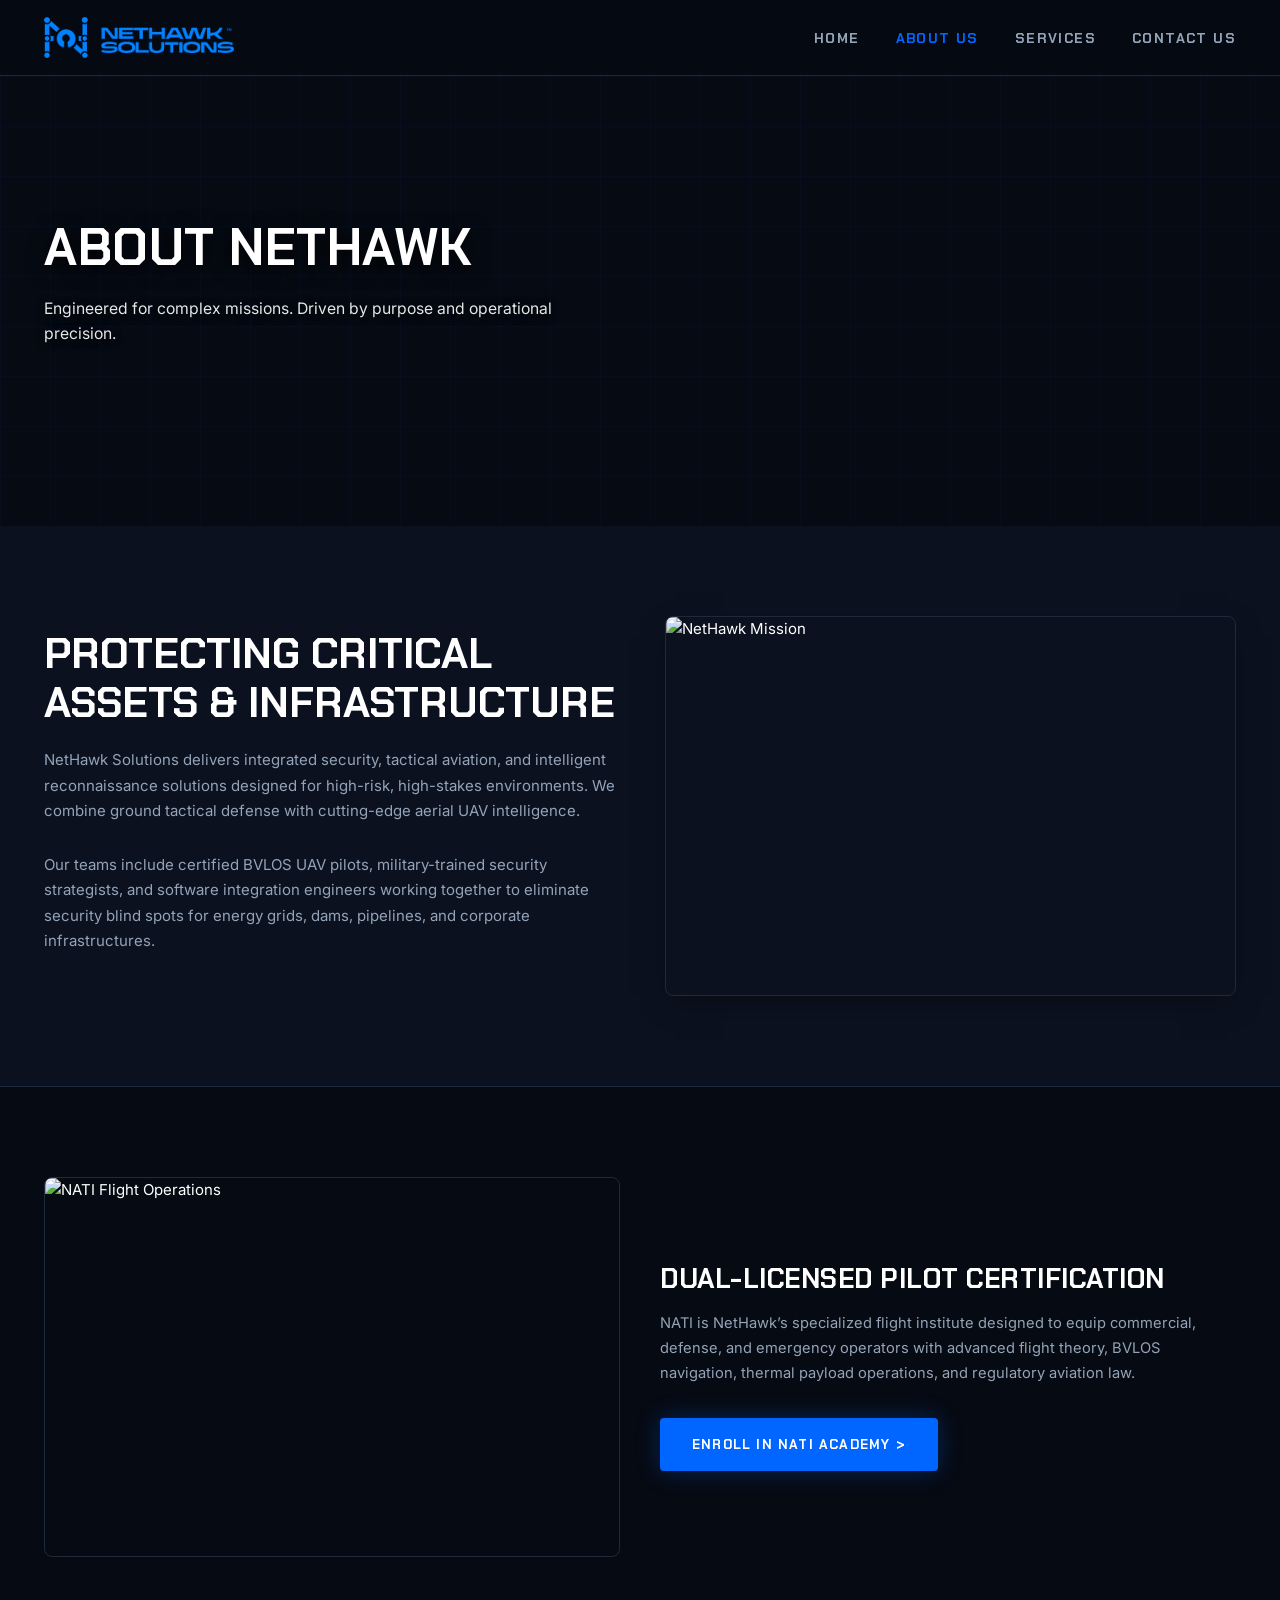
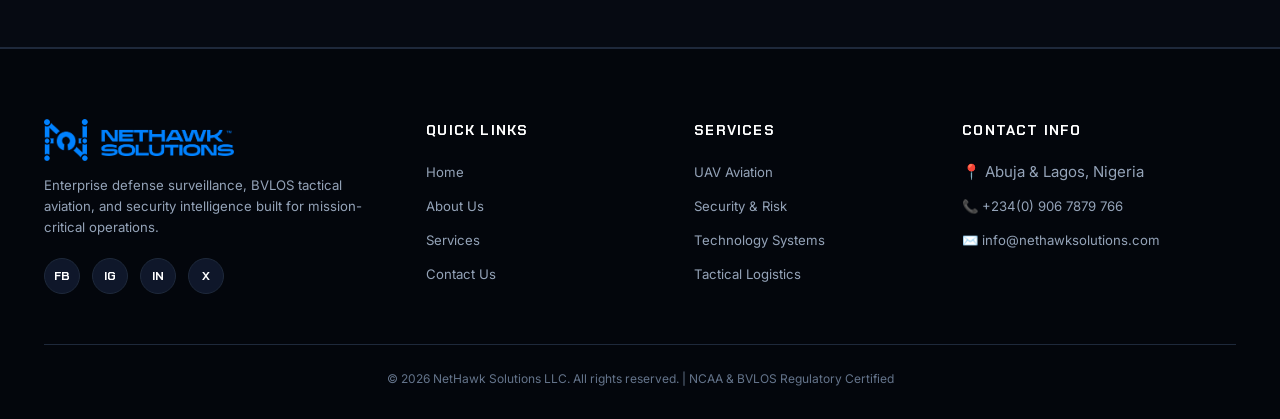
==== about.html @ de02ade1 "Refine UI styling, mobile navigation layout, and updated video assets" ====
<!DOCTYPE html>
<html lang="en">
<head>
    <meta charset="UTF-8">
    <meta name="viewport" content="width=device-width, initial-scale=1.0">
    <title>About NetHawk & NATI | NetHawk Solutions</title>
    <meta name="description" content="Learn about NetHawk Solutions - leading providers of integrated security, UAV aerial surveillance, and aviation services in Nigeria and across Africa.">
    
    <!-- Stylesheet -->
    <link rel="stylesheet" href="assets/css/style.css">
</head>
<body>

    <!-- Header Navigation -->
    <header class="site-header" id="navbar">
        <div class="container header-container">
            <!-- Brand Logo (Logo Only, No Text Writeup) -->
            <a href="index.html" class="brand-logo-wrap" aria-label="NetHawk Solutions Home">
                <img src="assets/images/Nethawk Logo.png" alt="NetHawk Solutions" class="brand-logo-img">
            </a>

            <!-- Desktop Navigation Links -->
            <ul class="nav-menu-links">
                <li><a href="index.html">HOME</a></li>
                <li><a href="about.html" class="active">ABOUT US</a></li>
                <li><a href="services.html">SERVICES</a></li>
                <li><a href="contact.html">CONTACT US</a></li>
            </ul>

            <!-- Mobile Trigger -->
            <button class="mobile-burger-icon" id="burgerBtn" aria-label="Toggle Navigation">&#9776;</button>
        </div>

        <!-- Mobile Drawer Navigation -->
        <div class="mobile-nav-drawer" id="mobileDrawer">
            <ul class="mobile-nav-list">
                <li><a href="index.html">HOME</a></li>
                <li><a href="about.html" class="active">ABOUT US</a></li>
                <li><a href="services.html">SERVICES</a></li>
                <li><a href="contact.html">CONTACT US</a></li>
            </ul>
        </div>
    </header>

    <!-- Hero Banner -->
    <section class="hero-section" style="min-height: 50vh;">
        <video class="hero-bg-video" autoplay loop muted playsinline poster="assets/images/about_drone_mission_1786471689876.png">
            <source src="assets/videos/hero_background.mp4" type="video/mp4">
        </video>
        <div class="hero-overlay-mask"></div>
        <div class="hero-grid-pattern"></div>
        <div class="container">
            <div class="hero-content-box" style="padding: 40px 0;">
                <h1 class="hero-headline">ABOUT NETHAWK</h1>
                <p class="hero-subheadline">Engineered for complex missions. Driven by purpose and operational precision.</p>
            </div>
        </div>
    </section>

    <!-- Mission & Company Overview -->
    <section class="about-nethawk-section">
        <div class="container">
            <div class="about-grid-wrap">
                <div class="about-content-left">
                    <h2>PROTECTING CRITICAL ASSETS & INFRASTRUCTURE</h2>
                    <p>
                        NetHawk Solutions delivers integrated security, tactical aviation, and intelligent reconnaissance solutions designed for high-risk, high-stakes environments. We combine ground tactical defense with cutting-edge aerial UAV intelligence.
                    </p>
                    <p>
                        Our teams include certified BVLOS UAV pilots, military-trained security strategists, and software integration engineers working together to eliminate security blind spots for energy grids, dams, pipelines, and corporate infrastructures.
                    </p>
                </div>
                <div class="about-media-card">
                    <img src="assets/images/about_drone_mission_1786471689876.png" alt="NetHawk Mission">
                </div>
            </div>
        </div>
    </section>

    <!-- NATI Section -->
    <section class="train-section" id="nati">
        <div class="container">
            <div class="train-card-split">
                <div class="train-media-frame">
                    <img src="assets/images/nati_training_pilot_1786471709008.png" alt="NATI Flight Operations">
                </div>
                <div class="train-info-box">
                    <h2 class="section-title-main light-text" style="font-size: 1.8rem; margin-bottom: 16px;">DUAL-LICENSED PILOT CERTIFICATION</h2>
                    <p>
                        NATI is NetHawk’s specialized flight institute designed to equip commercial, defense, and emergency operators with advanced flight theory, BVLOS navigation, thermal payload operations, and regulatory aviation law.
                    </p>
                    <a href="contact.html" class="btn-primary-blue" style="margin-top: 16px;">
                        ENROLL IN NATI ACADEMY &gt;
                    </a>
                </div>
            </div>
        </div>
    </section>

    <!-- Footer -->
    <footer class="site-footer">
        <div class="container">
            <div class="footer-top-grid">
                <div class="footer-brand-col">
                    <div class="brand-logo-wrap">
                        <img src="assets/images/Nethawk Logo.png" alt="NetHawk Solutions" class="brand-logo-img">
                    </div>
                    <p>
                        Enterprise defense surveillance, BVLOS tactical aviation, and security intelligence built for mission-critical operations.
                    </p>
                    <div class="footer-social-icons">
                        <a href="#" aria-label="Facebook">FB</a>
                        <a href="#" aria-label="Instagram">IG</a>
                        <a href="#" aria-label="LinkedIn">IN</a>
                        <a href="#" aria-label="X Twitter">X</a>
                    </div>
                </div>

                <div>
                    <h4 class="footer-col-title">QUICK LINKS</h4>
                    <ul class="footer-links-list">
                        <li><a href="index.html">Home</a></li>
                        <li><a href="about.html">About Us</a></li>
                        <li><a href="services.html">Services</a></li>
                        <li><a href="contact.html">Contact Us</a></li>
                    </ul>
                </div>

                <div>
                    <h4 class="footer-col-title">SERVICES</h4>
                    <ul class="footer-links-list">
                        <li><a href="services.html#uav">UAV Aviation</a></li>
                        <li><a href="services.html#security">Security & Risk</a></li>
                        <li><a href="services.html#tech">Technology Systems</a></li>
                        <li><a href="services.html#logistics">Tactical Logistics</a></li>
                    </ul>
                </div>

                <div>
                    <h4 class="footer-col-title">CONTACT INFO</h4>
                    <ul class="footer-links-list">
                        <li><span>📍 Abuja & Lagos, Nigeria</span></li>
                        <li><a href="tel:+2349067879766">📞 +234(0) 906 7879 766</a></li>
                        <li><a href="mailto:info@nethawksolutions.com">✉️ info@nethawksolutions.com</a></li>
                    </ul>
                </div>
            </div>

            <div class="footer-bottom-bar">
                <span>&copy; 2026 NetHawk Solutions LLC. All rights reserved. | NCAA & BVLOS Regulatory Certified</span>
            </div>
        </div>
    </footer>

    <!-- Interactive Navigation JavaScript -->
    <script>
        document.addEventListener('DOMContentLoaded', () => {
            const navbar = document.getElementById('navbar');
            const burgerBtn = document.getElementById('burgerBtn');
            const mobileDrawer = document.getElementById('mobileDrawer');

            window.addEventListener('scroll', () => {
                if (window.scrollY > 40) {
                    navbar.classList.add('scrolled');
                } else {
                    navbar.classList.remove('scrolled');
                }
            });

            if (burgerBtn && mobileDrawer) {
                burgerBtn.addEventListener('click', () => {
                    mobileDrawer.classList.toggle('open');
                    burgerBtn.innerHTML = mobileDrawer.classList.contains('open') ? '&times;' : '&#9776;';
                });

                mobileDrawer.querySelectorAll('a').forEach(link => {
                    link.addEventListener('click', () => {
                        mobileDrawer.classList.remove('open');
                        burgerBtn.innerHTML = '&#9776;';
                    });
                });
            }
        });
    </script>
</body>
</html>
---- assets/css/style.css ----
/* ==========================================================================
   NetHawk Solutions - Tactical Dark UI Stylesheet
   Ultra High-Fidelity Responsive Design (Desktop & Mobile Optimized)
   ========================================================================== */

@import url('https://fonts.googleapis.com/css2?family=Chakra+Petch:ital,wght@0,500;0,600;0,700;1,700&family=Inter:wght@300;400;500;600;700;800&display=swap');

:root {
  /* Brand Tactical Colors */
  --color-dark-bg: #060A12;        /* Obsidian Dark Background */
  --color-dark-surface: #0B111F;   /* Command Surface Background */
  --color-dark-card: #0F172A;      /* Dark Tactical Card */
  --color-dark-card-hover: #15223D;
  --color-dark-border: #1E293B;    /* Card Border */
  --color-border-glow: rgba(0, 102, 255, 0.35);

  --color-blue-primary: #0066FF;   /* Primary Vivid Blue Accent */
  --color-blue-hover: #0052CC;
  --color-blue-dark: #0038B8;
  --color-blue-light: #EBF3FF;
  --color-blue-glow: rgba(0, 102, 255, 0.4);

  --color-light-bg: #FFFFFF;
  --color-light-surface: #F8FAFC;
  --color-light-card: #FFFFFF;
  --color-light-border: #E2E8F0;

  --color-text-white: #FFFFFF;
  --color-text-dim: #94A3B8;
  --color-text-dark: #0F172A;
  --color-text-muted: #64748B;

  --font-heading: 'Chakra Petch', sans-serif;
  --font-body: 'Inter', sans-serif;

  --radius-sm: 4px;
  --radius-md: 8px;
  --radius-lg: 12px;
  --radius-xl: 16px;

  --transition: all 0.25s cubic-bezier(0.16, 1, 0.3, 1);
  --shadow-card: 0 10px 30px -10px rgba(0, 0, 0, 0.5);
  --shadow-blue-glow: 0 0 25px rgba(0, 102, 255, 0.3);
}

/* Reset & Baseline */
*, *::before, *::after {
  box-sizing: border-box;
  margin: 0;
  padding: 0;
}

html {
  scroll-behavior: smooth;
  font-size: 15px;
}

body {
  font-family: var(--font-body);
  background-color: var(--color-dark-bg);
  color: var(--color-text-white);
  line-height: 1.6;
  overflow-x: hidden;
  -webkit-font-smoothing: antialiased;
}

a {
  color: inherit;
  text-decoration: none;
  transition: var(--transition);
}

img, video {
  max-width: 100%;
  height: auto;
  display: block;
}

.container {
  width: 100%;
  max-width: 1240px;
  margin: 0 auto;
  padding: 0 24px;
}

/* Helper Utilities */
.text-center { text-align: center; }
.text-blue { color: var(--color-blue-primary); }

.section-title-main {
  font-family: var(--font-heading);
  font-size: clamp(1.6rem, 3.2vw, 2.5rem);
  font-weight: 800;
  letter-spacing: 0.5px;
  text-transform: uppercase;
  line-height: 1.18;
  margin-bottom: 12px;
}

.section-title-main.dark-text {
  color: var(--color-text-dark);
}

.section-title-main.light-text {
  color: var(--color-text-white);
}

.section-subtitle-text {
  font-size: 1rem;
  color: var(--color-text-dim);
  max-width: 620px;
  margin: 0 auto 40px auto;
  line-height: 1.55;
}

.section-subtitle-text.dark-sub {
  color: var(--color-text-muted);
}

/* ==========================================================================
   Header & Navbar
   ========================================================================== */
.site-header {
  position: sticky;
  top: 0;
  left: 0;
  width: 100%;
  height: 76px;
  background-color: rgba(6, 10, 18, 0.96);
  backdrop-filter: blur(16px);
  -webkit-backdrop-filter: blur(16px);
  border-bottom: 1px solid var(--color-dark-border);
  z-index: 1000;
  display: flex;
  align-items: center;
  transition: var(--transition);
}

.site-header.scrolled {
  height: 64px;
  box-shadow: 0 10px 30px rgba(0, 0, 0, 0.8);
}

.header-container {
  display: flex;
  align-items: center;
  justify-content: space-between;
  width: 100%;
  position: relative;
}

.brand-logo-wrap {
  display: flex;
  align-items: center;
  z-index: 1002;
}

.brand-logo-img {
  height: 42px;
  width: auto;
  object-fit: contain;
  filter: brightness(2) saturate(1.6);
}

.nav-menu-links {
  display: flex;
  align-items: center;
  gap: 36px;
  list-style: none;
}

.nav-menu-links a {
  font-family: var(--font-heading);
  font-size: 0.92rem;
  font-weight: 700;
  letter-spacing: 1.4px;
  text-transform: uppercase;
  color: var(--color-text-dim);
  padding: 8px 0;
}

.nav-menu-links a:hover,
.nav-menu-links a.active {
  color: var(--color-blue-primary);
}

/* Mobile Burger Button */
.mobile-burger-icon {
  display: none;
  background: rgba(15, 23, 42, 0.8);
  border: 1px solid var(--color-dark-border);
  color: var(--color-text-white);
  padding: 8px 12px;
  border-radius: var(--radius-sm);
  font-size: 1.4rem;
  cursor: pointer;
  z-index: 1002;
  transition: var(--transition);
  line-height: 1;
}

.mobile-burger-icon:hover {
  border-color: var(--color-blue-primary);
  color: var(--color-blue-primary);
}

/* Mobile Drawer Overlay */
.mobile-nav-drawer {
  position: fixed;
  top: 0;
  left: 0;
  width: 100%;
  height: 100vh;
  background-color: rgba(6, 10, 18, 0.98);
  backdrop-filter: blur(20px);
  -webkit-backdrop-filter: blur(20px);
  z-index: 1001;
  display: flex;
  flex-direction: column;
  justify-content: center;
  align-items: center;
  gap: 28px;
  opacity: 0;
  visibility: hidden;
  transform: translateY(-10px);
  transition: all 0.3s cubic-bezier(0.16, 1, 0.3, 1);
  padding: 40px 24px;
}

.mobile-nav-drawer.open {
  opacity: 1;
  visibility: visible;
  transform: translateY(0);
}

.mobile-nav-drawer .mobile-nav-list {
  list-style: none;
  display: flex;
  flex-direction: column;
  align-items: center;
  gap: 24px;
  width: 100%;
}

.mobile-nav-drawer .mobile-nav-list a {
  font-family: var(--font-heading);
  font-size: 1.4rem;
  font-weight: 800;
  letter-spacing: 2px;
  text-transform: uppercase;
  color: var(--color-text-white);
  transition: var(--transition);
}

.mobile-nav-drawer .mobile-nav-list a:hover,
.mobile-nav-drawer .mobile-nav-list a.active {
  color: var(--color-blue-primary);
}

/* ==========================================================================
   Hero Section
   ========================================================================== */
.hero-section {
  position: relative;
  min-height: 85vh;
  display: flex;
  align-items: center;
  overflow: hidden;
  background-color: var(--color-dark-bg);
}

.hero-bg-video {
  position: absolute;
  top: 50%;
  left: 50%;
  min-width: 100%;
  min-height: 100%;
  transform: translate(-50%, -50%);
  object-fit: cover;
  z-index: 0;
  opacity: 0.95;
  filter: brightness(0.9) contrast(1.05);
}

.hero-overlay-mask {
  position: absolute;
  inset: 0;
  background: linear-gradient(180deg, rgba(6, 10, 18, 0.65) 0%, rgba(6, 10, 18, 0.3) 50%, rgba(6, 10, 18, 0.9) 100%),
              radial-gradient(circle at 20% 50%, rgba(6, 10, 18, 0.75) 0%, transparent 75%);
  z-index: 1;
}

.hero-grid-pattern {
  position: absolute;
  inset: 0;
  background-image: 
    linear-gradient(rgba(0, 102, 255, 0.04) 1px, transparent 1px),
    linear-gradient(90deg, rgba(0, 102, 255, 0.04) 1px, transparent 1px);
  background-size: 50px 50px;
  z-index: 1;
  pointer-events: none;
}

.hero-content-box {
  position: relative;
  z-index: 2;
  max-width: 680px;
  padding: 80px 0;
}

.hero-headline {
  font-family: var(--font-heading);
  font-size: clamp(2rem, 5vw, 3.4rem);
  font-weight: 800;
  line-height: 1.1;
  color: var(--color-text-white);
  text-transform: uppercase;
  letter-spacing: 0.5px;
  margin-bottom: 20px;
  text-shadow: 0 4px 20px rgba(0,0,0,0.8);
}

.hero-subheadline {
  font-size: 1.05rem;
  color: rgba(255, 255, 255, 0.9);
  line-height: 1.6;
  margin-bottom: 36px;
  max-width: 580px;
  text-shadow: 0 2px 10px rgba(0,0,0,0.8);
}

.hero-cta-buttons {
  display: flex;
  align-items: center;
  gap: 16px;
  flex-wrap: wrap;
}

.btn-primary-blue {
  font-family: var(--font-heading);
  background-color: var(--color-blue-primary);
  color: var(--color-text-white);
  border: 2px solid var(--color-blue-primary);
  font-size: 0.88rem;
  font-weight: 800;
  letter-spacing: 1.2px;
  text-transform: uppercase;
  padding: 14px 30px;
  border-radius: var(--radius-sm);
  transition: var(--transition);
  display: inline-flex;
  align-items: center;
  justify-content: center;
  gap: 10px;
  cursor: pointer;
  box-shadow: var(--shadow-blue-glow);
}

.btn-primary-blue:hover {
  background-color: var(--color-blue-hover);
  border-color: var(--color-blue-hover);
  transform: translateY(-2px);
}

.btn-glass-outline {
  font-family: var(--font-heading);
  background: rgba(15, 23, 42, 0.6);
  border: 1.5px solid rgba(255, 255, 255, 0.3);
  color: var(--color-text-white);
  font-size: 0.88rem;
  font-weight: 700;
  letter-spacing: 1.2px;
  text-transform: uppercase;
  padding: 14px 28px;
  border-radius: var(--radius-sm);
  transition: var(--transition);
  backdrop-filter: blur(8px);
  display: inline-flex;
  align-items: center;
  justify-content: center;
}

.btn-glass-outline:hover {
  border-color: var(--color-blue-primary);
  background: rgba(0, 102, 255, 0.15);
  color: var(--color-text-white);
}

/* ==========================================================================
   Our Capabilities Section
   ========================================================================== */
.capabilities-section {
  background-color: var(--color-dark-bg);
  padding: 90px 0;
  border-bottom: 1px solid var(--color-dark-border);
}

.capabilities-grid {
  display: grid;
  grid-template-columns: repeat(4, 1fr);
  gap: 24px;
}

.capability-card {
  background-color: var(--color-dark-card);
  border: 1px solid var(--color-dark-border);
  padding: 32px 24px;
  border-radius: var(--radius-md);
  transition: var(--transition);
  display: flex;
  flex-direction: column;
  justify-content: space-between;
  min-height: 240px;
  position: relative;
}

.capability-card:hover {
  border-color: var(--color-blue-primary);
  background-color: var(--color-dark-card-hover);
  box-shadow: var(--shadow-blue-glow);
  transform: translateY(-4px);
}

.capability-icon-box {
  width: 52px;
  height: 52px;
  background: rgba(0, 102, 255, 0.1);
  border: 1px solid rgba(0, 102, 255, 0.3);
  border-radius: var(--radius-sm);
  display: flex;
  align-items: center;
  justify-content: center;
  color: var(--color-blue-primary);
  margin-bottom: 20px;
}

.capability-icon-box svg {
  width: 26px;
  height: 26px;
}

.capability-title {
  font-family: var(--font-heading);
  font-size: 1.15rem;
  font-weight: 800;
  letter-spacing: 0.8px;
  text-transform: uppercase;
  color: var(--color-text-white);
  margin-bottom: 10px;
}

.capability-desc {
  font-size: 0.88rem;
  color: var(--color-text-dim);
  line-height: 1.5;
  margin-bottom: 20px;
}

.capability-link-arrow {
  color: var(--color-blue-primary);
  font-size: 1.2rem;
  font-weight: 700;
  display: inline-flex;
  align-items: center;
  gap: 6px;
  transition: var(--transition);
}

.capability-card:hover .capability-link-arrow {
  transform: translateX(4px);
}

/* ==========================================================================
   About Nethawk Solutions Section
   ========================================================================== */
.about-nethawk-section {
  background-color: var(--color-dark-surface);
  padding: 90px 0;
  border-bottom: 1px solid var(--color-dark-border);
}

.about-grid-wrap {
  display: grid;
  grid-template-columns: 1fr 1fr;
  gap: 50px;
  align-items: center;
}

.about-content-left h2 {
  font-family: var(--font-heading);
  font-size: clamp(1.8rem, 3.5vw, 2.8rem);
  font-weight: 800;
  line-height: 1.15;
  text-transform: uppercase;
  margin-bottom: 20px;
}

.about-content-left p {
  font-size: 1rem;
  color: var(--color-text-dim);
  line-height: 1.7;
  margin-bottom: 28px;
}

.about-more-link {
  font-family: var(--font-heading);
  color: var(--color-blue-primary);
  font-size: 0.95rem;
  font-weight: 700;
  letter-spacing: 1px;
  text-transform: uppercase;
  display: inline-flex;
  align-items: center;
  gap: 8px;
}

.about-more-link:hover {
  color: var(--color-text-white);
}

.about-media-card {
  position: relative;
  border-radius: var(--radius-md);
  overflow: hidden;
  border: 1px solid var(--color-dark-border);
  box-shadow: var(--shadow-card);
  height: 380px;
}

.about-media-card img {
  width: 100%;
  height: 100%;
  object-fit: cover;
}

/* ==========================================================================
   Our Statistics Section (Light Cards)
   ========================================================================== */
.statistics-section {
  background-color: var(--color-dark-bg);
  padding: 80px 0;
  border-bottom: 1px solid var(--color-dark-border);
}

.stats-grid {
  display: grid;
  grid-template-columns: repeat(4, 1fr);
  gap: 24px;
}

.stat-card-white {
  background-color: var(--color-light-card);
  color: var(--color-text-dark);
  padding: 32px 24px;
  border-radius: var(--radius-md);
  box-shadow: 0 10px 25px rgba(0, 0, 0, 0.4);
  text-align: left;
  transition: var(--transition);
}

.stat-card-white:hover {
  transform: translateY(-4px);
  box-shadow: 0 15px 35px rgba(0, 102, 255, 0.2);
}

.stat-number-big {
  font-family: var(--font-heading);
  font-size: clamp(2.2rem, 4vw, 2.8rem);
  font-weight: 800;
  color: var(--color-text-dark);
  line-height: 1;
  margin-bottom: 8px;
}

.stat-label-text {
  font-size: 0.88rem;
  font-weight: 600;
  color: var(--color-text-muted);
}

/* ==========================================================================
   Technology That Sees Further Section
   ========================================================================== */
.technology-section {
  background-color: var(--color-dark-surface);
  padding: 90px 0;
  border-bottom: 1px solid var(--color-dark-border);
}

.tech-grid-layout {
  display: grid;
  grid-template-columns: 1fr 1fr;
  gap: 50px;
  align-items: center;
}

.tech-list-items {
  display: flex;
  flex-direction: column;
  gap: 16px;
  margin-top: 24px;
}

.tech-item-row {
  display: flex;
  align-items: center;
  gap: 16px;
  font-family: var(--font-heading);
  font-size: 0.98rem;
  font-weight: 700;
  letter-spacing: 0.8px;
  text-transform: uppercase;
  color: var(--color-text-white);
  padding: 12px 16px;
  background: var(--color-dark-card);
  border: 1px solid var(--color-dark-border);
  border-radius: var(--radius-sm);
}

.tech-item-icon {
  color: var(--color-blue-primary);
  display: flex;
  align-items: center;
  flex-shrink: 0;
}

.tech-image-frame {
  position: relative;
  border-radius: var(--radius-md);
  overflow: hidden;
  border: 1px solid var(--color-dark-border);
  box-shadow: var(--shadow-card);
  height: 380px;
}

.tech-image-frame img {
  width: 100%;
  height: 100%;
  object-fit: cover;
}

/* ==========================================================================
   Solutions Section (Visual Overlay Cards)
   ========================================================================== */
.solutions-section {
  background-color: var(--color-dark-bg);
  padding: 90px 0;
  border-bottom: 1px solid var(--color-dark-border);
}

.solutions-header-row {
  display: flex;
  justify-content: space-between;
  align-items: flex-end;
  margin-bottom: 40px;
  gap: 20px;
}

.solutions-cards-grid {
  display: grid;
  grid-template-columns: repeat(4, 1fr);
  gap: 20px;
}

.solution-visual-card {
  position: relative;
  height: 280px;
  border-radius: var(--radius-md);
  overflow: hidden;
  border: 1px solid var(--color-dark-border);
  display: flex;
  flex-direction: column;
  justify-content: flex-end;
  padding: 24px;
  transition: var(--transition);
}

.solution-visual-card:hover {
  border-color: var(--color-blue-primary);
  transform: translateY(-4px);
  box-shadow: var(--shadow-blue-glow);
}

.solution-visual-bg {
  position: absolute;
  inset: 0;
  width: 100%;
  height: 100%;
  object-fit: cover;
  transition: var(--transition);
}

.solution-visual-card:hover .solution-visual-bg {
  transform: scale(1.05);
}

.solution-visual-overlay {
  position: absolute;
  inset: 0;
  background: linear-gradient(180deg, rgba(6, 10, 18, 0.2) 0%, rgba(6, 10, 18, 0.95) 100%);
}

.solution-visual-content {
  position: relative;
  z-index: 2;
}

.solution-visual-title {
  font-family: var(--font-heading);
  font-size: 1.25rem;
  font-weight: 800;
  letter-spacing: 1px;
  text-transform: uppercase;
  color: var(--color-text-white);
  margin-bottom: 4px;
}

.solution-visual-desc {
  font-size: 0.82rem;
  color: var(--color-text-dim);
  line-height: 1.4;
}

/* ==========================================================================
   Industries We Serve Section (White Cards)
   ========================================================================== */
.industries-serve-section {
  background-color: var(--color-light-surface);
  color: var(--color-text-dark);
  padding: 90px 0;
  border-bottom: 1px solid var(--color-light-border);
}

.industries-icons-grid {
  display: grid;
  grid-template-columns: repeat(5, 1fr);
  gap: 20px;
}

.industry-icon-card {
  background-color: var(--color-light-card);
  border: 1px solid var(--color-light-border);
  padding: 32px 16px;
  border-radius: var(--radius-md);
  text-align: center;
  transition: var(--transition);
  display: flex;
  flex-direction: column;
  align-items: center;
  gap: 16px;
}

.industry-icon-card:hover {
  border-color: var(--color-blue-primary);
  box-shadow: 0 10px 25px rgba(0, 102, 255, 0.15);
  transform: translateY(-4px);
}

.industry-card-svg {
  width: 42px;
  height: 42px;
  color: var(--color-text-dark);
}

.industry-icon-card label {
  font-family: var(--font-heading);
  font-size: 0.95rem;
  font-weight: 700;
  letter-spacing: 0.8px;
  text-transform: uppercase;
  cursor: pointer;
}

/* ==========================================================================
   Why Choose Nethawk Section
   ========================================================================== */
.why-choose-section {
  background-color: var(--color-dark-bg);
  padding: 90px 0;
  border-bottom: 1px solid var(--color-dark-border);
}

.why-choose-grid {
  display: grid;
  grid-template-columns: 1fr 1fr;
  gap: 40px;
  align-items: center;
}

.why-choose-img-wrap {
  border-radius: var(--radius-md);
  overflow: hidden;
  height: 380px;
  border: 1px solid var(--color-dark-border);
}

.why-choose-img-wrap img {
  width: 100%;
  height: 100%;
  object-fit: cover;
}

.why-choose-glass-card {
  background-color: rgba(15, 23, 42, 0.9);
  border: 1px solid var(--color-dark-border);
  padding: 40px;
  border-radius: var(--radius-md);
  box-shadow: var(--shadow-card);
}

.why-choose-glass-card p {
  font-size: 0.98rem;
  color: var(--color-text-dim);
  line-height: 1.75;
  margin-bottom: 16px;
}

.why-choose-glass-card p:last-child {
  margin-bottom: 0;
}

/* ==========================================================================
   Certifications Section (Alternating Cards)
   ========================================================================== */
.certifications-section {
  background-color: var(--color-dark-surface);
  padding: 80px 0;
  border-bottom: 1px solid var(--color-dark-border);
}

.certifications-grid {
  display: grid;
  grid-template-columns: repeat(4, 1fr);
  gap: 20px;
}

.cert-card {
  padding: 32px 20px;
  border-radius: var(--radius-md);
  text-align: center;
  display: flex;
  flex-direction: column;
  align-items: center;
  gap: 14px;
  font-family: var(--font-heading);
  font-size: 1.05rem;
  font-weight: 800;
  letter-spacing: 0.8px;
  text-transform: uppercase;
  transition: var(--transition);
}

.cert-card.white {
  background-color: var(--color-light-card);
  color: var(--color-text-dark);
}

.cert-card.blue {
  background-color: var(--color-blue-primary);
  color: var(--color-text-white);
}

.cert-card:hover {
  transform: translateY(-4px);
  box-shadow: var(--shadow-card);
}

.cert-icon {
  width: 36px;
  height: 36px;
}

/* ==========================================================================
   Clients & Partners Section (White Card Grid)
   ========================================================================== */
.clients-section {
  background-color: var(--color-light-surface);
  color: var(--color-text-dark);
  padding: 80px 0;
  border-bottom: 1px solid var(--color-light-border);
}

.clients-grid {
  display: grid;
  grid-template-columns: repeat(5, 1fr);
  gap: 20px;
}

.client-logo-card {
  background-color: var(--color-light-card);
  border: 1px solid var(--color-light-border);
  padding: 20px;
  border-radius: var(--radius-md);
  display: flex;
  align-items: center;
  justify-content: center;
  height: 100px;
  transition: var(--transition);
}

.client-logo-card:hover {
  border-color: var(--color-blue-primary);
  transform: translateY(-3px);
  box-shadow: 0 10px 20px rgba(0, 0, 0, 0.08);
}

.client-logo-card img {
  max-height: 55px;
  max-width: 100%;
  object-fit: contain;
}

/* ==========================================================================
   Latest Insights Section
   ========================================================================== */
.insights-section {
  background-color: var(--color-dark-bg);
  padding: 90px 0;
  border-bottom: 1px solid var(--color-dark-border);
}

.insights-grid {
  display: grid;
  grid-template-columns: repeat(3, 1fr);
  gap: 24px;
}

.insight-card {
  background-color: var(--color-dark-card);
  border: 1px solid var(--color-dark-border);
  border-radius: var(--radius-md);
  overflow: hidden;
  transition: var(--transition);
  height: 320px;
  display: flex;
  flex-direction: column;
}

.insight-card:hover {
  border-color: var(--color-blue-primary);
  transform: translateY(-4px);
  box-shadow: var(--shadow-blue-glow);
}

.insight-img-placeholder {
  height: 160px;
  background-color: #1E293B;
  display: flex;
  align-items: center;
  justify-content: center;
  color: var(--color-text-muted);
}

.insight-content {
  padding: 20px;
  display: flex;
  flex-direction: column;
  justify-content: space-between;
  flex-grow: 1;
}

.insight-title {
  font-family: var(--font-heading);
  font-size: 1.05rem;
  font-weight: 700;
  color: var(--color-text-white);
  line-height: 1.4;
}

/* ==========================================================================
   Testimonials Section
   ========================================================================== */
.testimonials-section {
  background-color: var(--color-dark-surface);
  padding: 90px 0;
  border-bottom: 1px solid var(--color-dark-border);
}

.testimonials-grid {
  display: grid;
  grid-template-columns: repeat(3, 1fr);
  gap: 24px;
}

.testimonial-card-white {
  background-color: var(--color-light-card);
  color: var(--color-text-dark);
  padding: 32px 24px;
  border-radius: var(--radius-md);
  box-shadow: 0 10px 25px rgba(0, 0, 0, 0.3);
  text-align: center;
  transition: var(--transition);
}

.testimonial-card-white:hover {
  transform: translateY(-4px);
  box-shadow: 0 15px 35px rgba(0, 102, 255, 0.15);
}

.avatar-circle {
  width: 56px;
  height: 56px;
  border-radius: 50%;
  background-color: #E2E8F0;
  margin: 0 auto 12px auto;
  display: flex;
  align-items: center;
  justify-content: center;
  font-weight: 800;
  color: var(--color-blue-primary);
  font-family: var(--font-heading);
}

.rating-stars {
  color: #F59E0B;
  font-size: 0.9rem;
  margin-bottom: 12px;
}

.testimonial-quote {
  font-size: 0.88rem;
  color: var(--color-text-muted);
  line-height: 1.6;
  font-style: italic;
}

.client-name-title {
  font-family: var(--font-heading);
  font-size: 0.95rem;
  font-weight: 700;
  margin-top: 12px;
}

/* ==========================================================================
   Train With Us Section
   ========================================================================== */
.train-section {
  background-color: var(--color-dark-bg);
  padding: 90px 0;
  border-bottom: 1px solid var(--color-dark-border);
}

.train-card-split {
  display: grid;
  grid-template-columns: 1fr 1fr;
  gap: 40px;
  align-items: center;
}

.train-media-frame {
  border-radius: var(--radius-md);
  overflow: hidden;
  height: 380px;
  border: 1px solid var(--color-dark-border);
}

.train-media-frame img {
  width: 100%;
  height: 100%;
  object-fit: cover;
}

.train-info-box p {
  font-size: 0.98rem;
  color: var(--color-text-dim);
  line-height: 1.7;
  margin-bottom: 16px;
}

/* ==========================================================================
   Subpages Components (Contact Form, Service Cards, NATI Stage)
   ========================================================================== */
.contact-section {
  padding: 80px 0;
  background-color: var(--color-dark-surface);
}

.contact-form-wrap {
  max-width: 800px;
  margin: 0 auto;
  background: var(--color-dark-card);
  border: 1px solid var(--color-dark-border);
  padding: 40px;
  border-radius: var(--radius-md);
  box-shadow: var(--shadow-card);
}

.form-grid {
  display: grid;
  grid-template-columns: 1fr 1fr;
  gap: 20px;
}

.form-group.full-width {
  grid-column: 1 / -1;
}

.form-control {
  width: 100%;
  background-color: var(--color-dark-bg);
  border: 1px solid var(--color-dark-border);
  color: var(--color-text-white);
  padding: 14px 18px;
  border-radius: var(--radius-sm);
  font-family: var(--font-body);
  font-size: 0.95rem;
  transition: var(--transition);
}

.form-control:focus {
  outline: none;
  border-color: var(--color-blue-primary);
  box-shadow: 0 0 10px rgba(0, 102, 255, 0.3);
}

textarea.form-control {
  min-height: 140px;
  resize: vertical;
}

.form-checkbox-group {
  display: flex;
  align-items: center;
  gap: 20px;
  flex-wrap: wrap;
  padding: 8px 0;
}

.checkbox-label {
  display: inline-flex;
  align-items: center;
  gap: 8px;
  font-size: 0.9rem;
  color: var(--color-text-dim);
  cursor: pointer;
}

.solution-finder-card {
  background: var(--color-dark-card);
  border: 1px solid var(--color-dark-border);
  padding: 36px;
  border-radius: var(--radius-md);
  display: flex;
  align-items: flex-start;
  justify-content: space-between;
  gap: 32px;
  transition: var(--transition);
  position: relative;
}

.solution-finder-card:hover {
  border-color: var(--color-blue-primary);
  transform: translateY(-3px);
  box-shadow: var(--shadow-blue-glow);
}

.solution-card-left {
  display: flex;
  align-items: flex-start;
  gap: 24px;
}

.solution-card-icon {
  width: 54px;
  height: 54px;
  background: rgba(0, 102, 255, 0.12);
  border: 1px solid rgba(0, 102, 255, 0.3);
  color: var(--color-blue-primary);
  border-radius: var(--radius-sm);
  display: flex;
  align-items: center;
  justify-content: center;
  flex-shrink: 0;
}

.solution-card-icon svg {
  width: 28px;
  height: 28px;
}

.solution-card-info h3 {
  font-family: var(--font-heading);
  font-size: 1.3rem;
  font-weight: 800;
  color: var(--color-text-white);
  margin-bottom: 10px;
  letter-spacing: 0.5px;
}

.solution-card-info p {
  font-size: 0.95rem;
  color: var(--color-text-dim);
  line-height: 1.65;
  margin-bottom: 16px;
}

.service-specs-list {
  display: grid;
  grid-template-columns: repeat(2, 1fr);
  gap: 8px 16px;
  list-style: none;
  margin-top: 12px;
}

.service-specs-list li {
  font-size: 0.85rem;
  color: var(--color-text-muted);
  display: flex;
  align-items: center;
  gap: 8px;
}

.service-specs-list li::before {
  content: '▸';
  color: var(--color-blue-primary);
  font-weight: bold;
}

/* ==========================================================================
   Footer
   ========================================================================== */
.site-footer {
  background-color: #03060C;
  color: var(--color-text-dim);
  padding: 70px 0 30px 0;
  border-top: 1px solid var(--color-dark-border);
}

.footer-top-grid {
  display: grid;
  grid-template-columns: 1.5fr 1fr 1fr 1.2fr;
  gap: 40px;
  margin-bottom: 50px;
}

.footer-brand-col p {
  font-size: 0.88rem;
  line-height: 1.6;
  margin-top: 14px;
}

.footer-social-icons {
  display: flex;
  align-items: center;
  gap: 12px;
  margin-top: 20px;
}

.footer-social-icons a {
  width: 36px;
  height: 36px;
  border-radius: 50%;
  background: var(--color-dark-card);
  border: 1px solid var(--color-dark-border);
  display: flex;
  align-items: center;
  justify-content: center;
  color: var(--color-text-white);
  font-size: 0.8rem;
  font-weight: 700;
  font-family: var(--font-heading);
  transition: var(--transition);
}

.footer-social-icons a:hover {
  background: var(--color-blue-primary);
  border-color: var(--color-blue-primary);
}

.footer-col-title {
  font-family: var(--font-heading);
  font-size: 0.95rem;
  font-weight: 800;
  letter-spacing: 1.2px;
  text-transform: uppercase;
  color: var(--color-text-white);
  margin-bottom: 18px;
}

.footer-links-list {
  list-style: none;
  display: flex;
  flex-direction: column;
  gap: 10px;
}

.footer-links-list a {
  font-size: 0.88rem;
  color: var(--color-text-dim);
}

.footer-links-list a:hover {
  color: var(--color-blue-primary);
}

.footer-bottom-bar {
  border-top: 1px solid var(--color-dark-border);
  padding-top: 24px;
  text-align: center;
  font-size: 0.8rem;
  color: var(--color-text-muted);
}

/* ==========================================================================
   Responsive Breakpoints & Mobile Optimization
   ========================================================================== */

/* Tablet (1024px and down) */
@media (max-width: 1024px) {
  .capabilities-grid,
  .stats-grid,
  .solutions-cards-grid,
  .certifications-grid {
    grid-template-columns: repeat(2, 1fr);
  }

  .industries-icons-grid,
  .clients-grid {
    grid-template-columns: repeat(3, 1fr);
  }

  .about-grid-wrap,
  .tech-grid-layout,
  .why-choose-grid,
  .train-card-split {
    grid-template-columns: 1fr;
    gap: 36px;
  }

  .footer-top-grid {
    grid-template-columns: 1fr 1fr 1fr;
    gap: 30px;
  }

  .footer-brand-col {
    grid-column: 1 / -1;
    margin-bottom: 10px;
  }

  .about-media-card,
  .tech-image-frame,
  .why-choose-img-wrap,
  .train-media-frame {
    height: 320px;
  }
}

/* Mobile & Small Tablets (768px and down) */
@media (max-width: 768px) {
  .container {
    padding: 0 18px;
  }

  .site-header {
    height: 66px;
  }

  /* Center Logo on Mobile & Position Burger on the Right */
  .header-container {
    display: flex;
    align-items: center;
    justify-content: center;
    position: relative;
  }

  .brand-logo-wrap {
    margin: 0 auto;
  }

  .brand-logo-img {
    height: 34px;
  }

  .nav-menu-links {
    display: none;
  }

  .mobile-burger-icon {
    display: block;
    position: absolute;
    right: 18px;
    top: 50%;
    transform: translateY(-50%);
  }

  .hero-content-box {
    padding: 50px 0;
    text-align: center;
  }

  .hero-subheadline {
    margin: 0 auto 28px auto;
  }

  .hero-cta-buttons {
    flex-direction: column;
    width: 100%;
  }

  .btn-primary-blue,
  .btn-glass-outline {
    width: 100%;
    justify-content: center;
  }

  .hero-headline br {
    display: none;
  }

  .capabilities-section,
  .about-nethawk-section,
  .technology-section,
  .solutions-section,
  .why-choose-section,
  .insights-section,
  .testimonials-section,
  .train-section,
  .industries-serve-section,
  .statistics-section,
  .certifications-section,
  .clients-section,
  .contact-section {
    padding: 45px 0;
  }

  .solutions-header-row {
    flex-direction: column;
    align-items: flex-start;
    gap: 12px;
  }

  .about-media-card,
  .tech-image-frame,
  .why-choose-img-wrap,
  .train-media-frame {
    height: 240px;
  }

  .why-choose-glass-card {
    padding: 24px;
  }

  .form-grid {
    grid-template-columns: 1fr;
  }

  .contact-form-wrap {
    padding: 24px 16px;
  }

  .solution-finder-card {
    flex-direction: column;
    align-items: stretch;
    padding: 24px;
  }

  .solution-card-left {
    flex-direction: column;
  }

  .service-specs-list {
    grid-template-columns: 1fr;
  }

  /* 3-Column Footer Layout on Mobile View */
  .footer-top-grid {
    display: grid;
    grid-template-columns: repeat(3, 1fr);
    gap: 20px 12px;
  }

  .footer-brand-col {
    grid-column: 1 / -1;
    text-align: center;
    margin-bottom: 20px;
  }

  .footer-social-icons {
    justify-content: center;
  }

  .footer-col-title {
    font-size: 0.82rem;
    letter-spacing: 0.8px;
    margin-bottom: 12px;
  }

  .footer-links-list a,
  .footer-links-list span {
    font-size: 0.8rem;
  }
}

/* Narrow Smartphones (480px and down) */
@media (max-width: 480px) {
  .container {
    padding: 0 14px;
  }

  .brand-logo-img {
    height: 30px;
  }

  .capabilities-grid,
  .solutions-cards-grid,
  .insights-grid,
  .testimonials-grid {
    grid-template-columns: 1fr;
  }

  .stats-grid,
  .certifications-grid,
  .industries-icons-grid,
  .clients-grid {
    grid-template-columns: repeat(2, 1fr);
    gap: 12px;
  }

  .stat-card-white {
    padding: 18px 12px;
  }

  .stat-number-big {
    font-size: 1.8rem;
  }

  .industry-icon-card {
    padding: 18px 8px;
  }

  .cert-card {
    padding: 18px 10px;
    font-size: 0.85rem;
  }

  .solution-visual-card {
    height: 220px;
    padding: 16px;
  }

  /* 3-Column Footer Layout Remains Crisp on Small Smartphones */
  .footer-top-grid {
    grid-template-columns: repeat(3, 1fr);
    gap: 16px 8px;
  }

  .footer-col-title {
    font-size: 0.78rem;
    letter-spacing: 0.5px;
  }

  .footer-links-list a,
  .footer-links-list span {
    font-size: 0.76rem;
    word-break: break-word;
  }
}
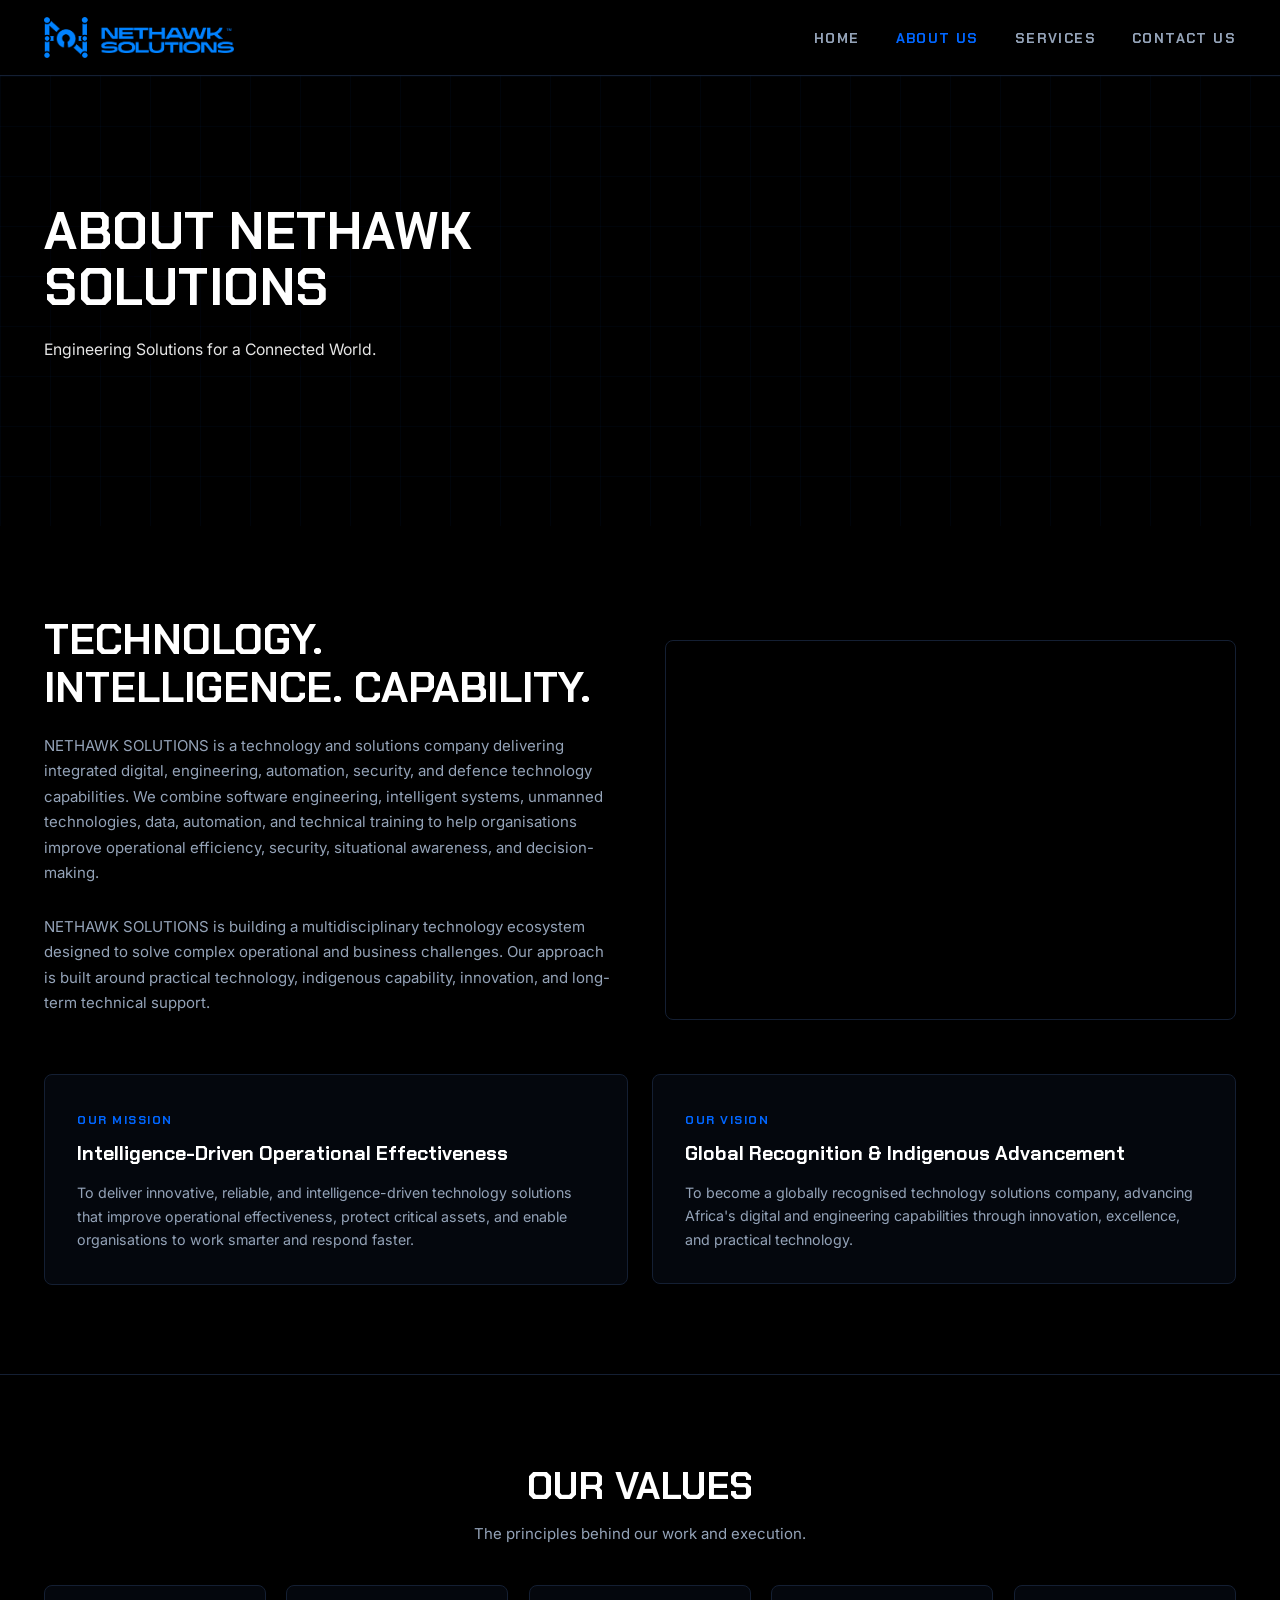
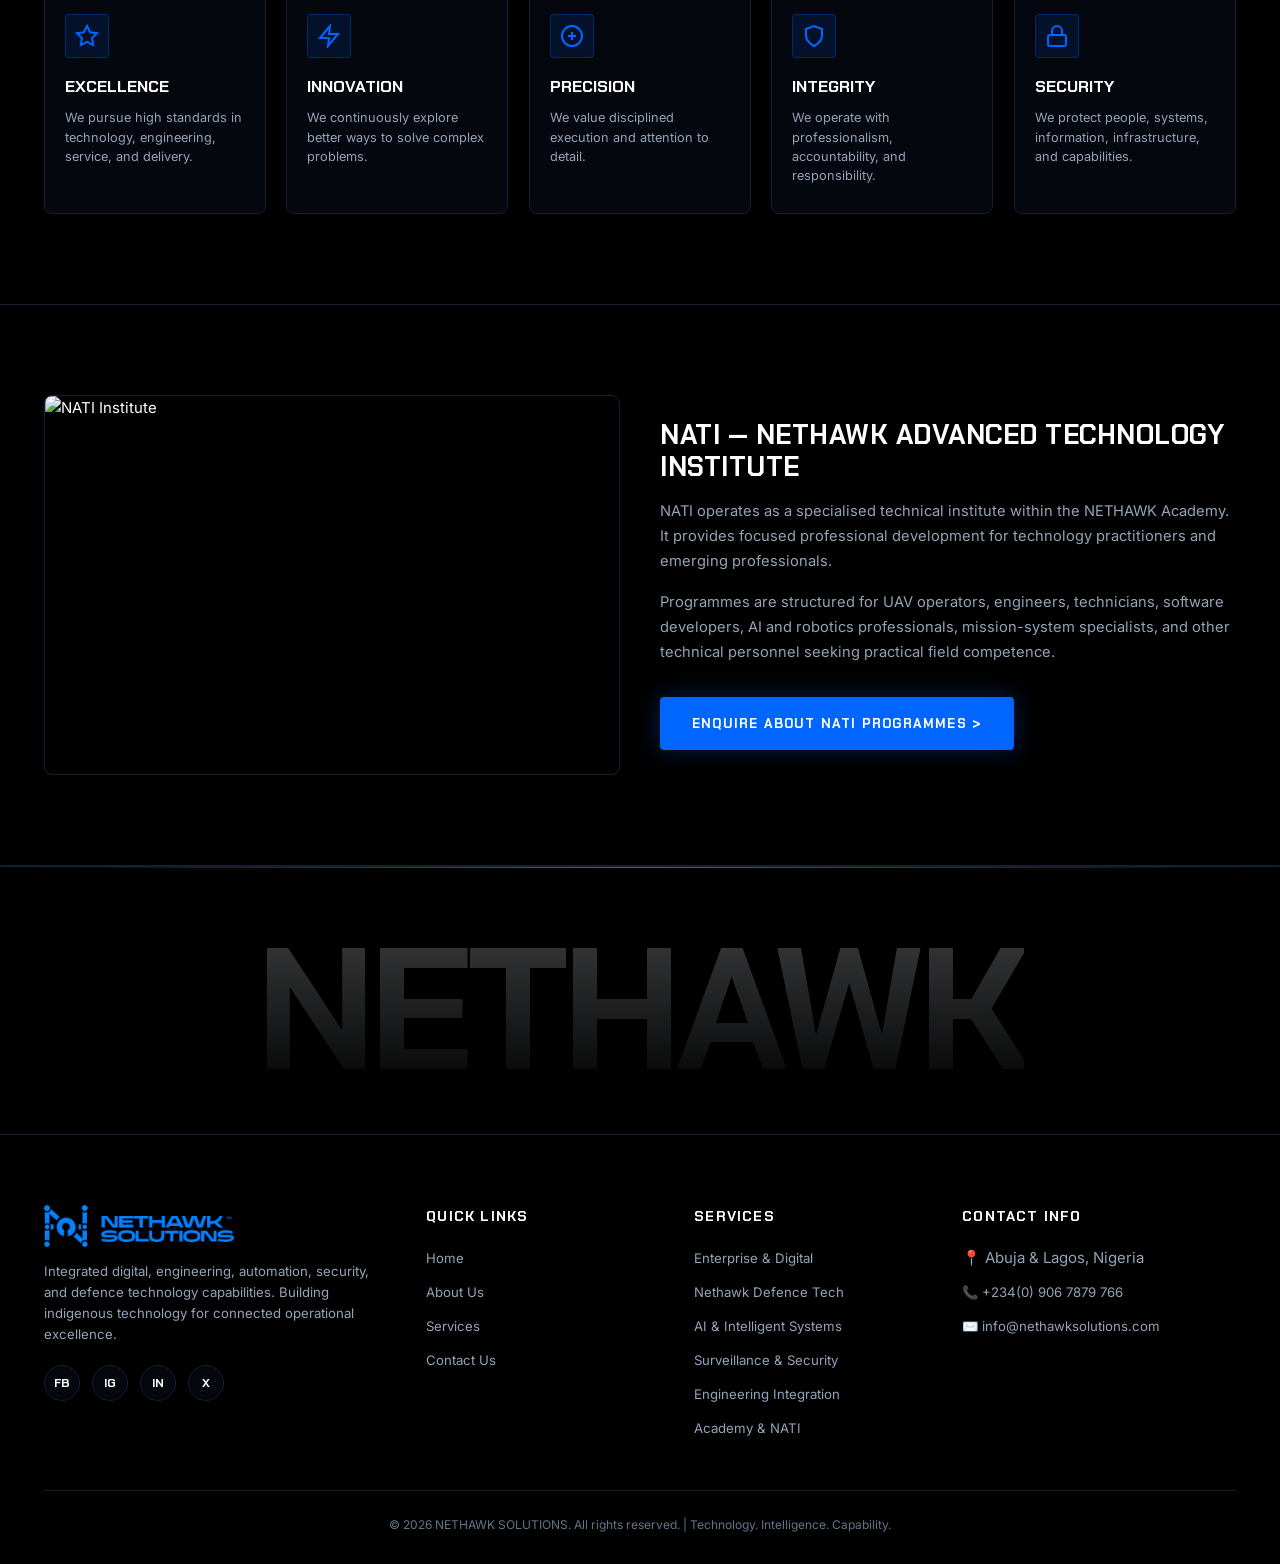
==== commit 4611b6c6: "feat: integrate pure black tactical aesthetic, interactive 3D post-hero showcase, and scroll storyte" ====
--- a/about.html
+++ b/about.html
@@ -3,8 +3,8 @@
 <head>
     <meta charset="UTF-8">
     <meta name="viewport" content="width=device-width, initial-scale=1.0">
-    <title>About NetHawk & NATI | NetHawk Solutions</title>
-    <meta name="description" content="Learn about NetHawk Solutions - leading providers of integrated security, UAV aerial surveillance, and aviation services in Nigeria and across Africa.">
+    <title>About Us | NETHAWK SOLUTIONS</title>
+    <meta name="description" content="Learn about NETHAWK SOLUTIONS - Delivering integrated digital, engineering, automation, security, and defence technology capabilities.">
     
     <!-- Stylesheet -->
     <link rel="stylesheet" href="assets/css/style.css">
@@ -14,12 +14,10 @@
     <!-- Header Navigation -->
     <header class="site-header" id="navbar">
         <div class="container header-container">
-            <!-- Brand Logo (Logo Only, No Text Writeup) -->
-            <a href="index.html" class="brand-logo-wrap" aria-label="NetHawk Solutions Home">
-                <img src="assets/images/Nethawk Logo.png" alt="NetHawk Solutions" class="brand-logo-img">
+            <a href="index.html" class="brand-logo-wrap" aria-label="NETHAWK SOLUTIONS Home">
+                <img src="assets/images/Nethawk Logo.png" alt="NETHAWK SOLUTIONS" class="brand-logo-img">
             </a>
 
-            <!-- Desktop Navigation Links -->
             <ul class="nav-menu-links">
                 <li><a href="index.html">HOME</a></li>
                 <li><a href="about.html" class="active">ABOUT US</a></li>
@@ -27,11 +25,9 @@
                 <li><a href="contact.html">CONTACT US</a></li>
             </ul>
 
-            <!-- Mobile Trigger -->
             <button class="mobile-burger-icon" id="burgerBtn" aria-label="Toggle Navigation">&#9776;</button>
         </div>
 
-        <!-- Mobile Drawer Navigation -->
         <div class="mobile-nav-drawer" id="mobileDrawer">
             <ul class="mobile-nav-list">
                 <li><a href="index.html">HOME</a></li>
@@ -44,34 +40,105 @@
 
     <!-- Hero Banner -->
     <section class="hero-section" style="min-height: 50vh;">
-        <video class="hero-bg-video" autoplay loop muted playsinline poster="assets/images/about_drone_mission_1786471689876.png">
+        <video class="hero-bg-video" autoplay loop muted playsinline poster="assets/images/NTI-55.jpg">
             <source src="assets/videos/hero_background.mp4" type="video/mp4">
         </video>
         <div class="hero-overlay-mask"></div>
         <div class="hero-grid-pattern"></div>
         <div class="container">
             <div class="hero-content-box" style="padding: 40px 0;">
-                <h1 class="hero-headline">ABOUT NETHAWK</h1>
-                <p class="hero-subheadline">Engineered for complex missions. Driven by purpose and operational precision.</p>
-            </div>
-        </div>
-    </section>
-
-    <!-- Mission & Company Overview -->
+                <h1 class="hero-headline">ABOUT NETHAWK SOLUTIONS</h1>
+                <p class="hero-subheadline">Engineering Solutions for a Connected World.</p>
+            </div>
+        </div>
+    </section>
+
+    <!-- Company Overview -->
     <section class="about-nethawk-section">
         <div class="container">
             <div class="about-grid-wrap">
                 <div class="about-content-left">
-                    <h2>PROTECTING CRITICAL ASSETS & INFRASTRUCTURE</h2>
-                    <p>
-                        NetHawk Solutions delivers integrated security, tactical aviation, and intelligent reconnaissance solutions designed for high-risk, high-stakes environments. We combine ground tactical defense with cutting-edge aerial UAV intelligence.
-                    </p>
-                    <p>
-                        Our teams include certified BVLOS UAV pilots, military-trained security strategists, and software integration engineers working together to eliminate security blind spots for energy grids, dams, pipelines, and corporate infrastructures.
+                    <h2>TECHNOLOGY. INTELLIGENCE. CAPABILITY.</h2>
+                    <p>
+                        NETHAWK SOLUTIONS is a technology and solutions company delivering integrated digital, engineering, automation, security, and defence technology capabilities. We combine software engineering, intelligent systems, unmanned technologies, data, automation, and technical training to help organisations improve operational efficiency, security, situational awareness, and decision-making.
+                    </p>
+                    <p>
+                        NETHAWK SOLUTIONS is building a multidisciplinary technology ecosystem designed to solve complex operational and business challenges. Our approach is built around practical technology, indigenous capability, innovation, and long-term technical support.
                     </p>
                 </div>
                 <div class="about-media-card">
-                    <img src="assets/images/about_drone_mission_1786471689876.png" alt="NetHawk Mission">
+                    <img src="assets/images/NSL DRONE CAPTURE-2 (1).jpg" alt="NETHAWK SOLUTIONS Multidisciplinary Ecosystem">
+                </div>
+            </div>
+
+            <!-- Mission & Vision Cards -->
+            <div class="mission-vision-grid">
+                <div class="mission-card">
+                    <span class="card-tag-badge">OUR MISSION</span>
+                    <h3>Intelligence-Driven Operational Effectiveness</h3>
+                    <p>
+                        To deliver innovative, reliable, and intelligence-driven technology solutions that improve operational effectiveness, protect critical assets, and enable organisations to work smarter and respond faster.
+                    </p>
+                </div>
+
+                <div class="vision-card">
+                    <span class="card-tag-badge">OUR VISION</span>
+                    <h3>Global Recognition & Indigenous Advancement</h3>
+                    <p>
+                        To become a globally recognised technology solutions company, advancing Africa's digital and engineering capabilities through innovation, excellence, and practical technology.
+                    </p>
+                </div>
+            </div>
+        </div>
+    </section>
+
+    <!-- Our Values Section -->
+    <section class="values-section">
+        <div class="container">
+            <div class="text-center">
+                <h2 class="section-title-main light-text">OUR VALUES</h2>
+                <p class="section-subtitle-text">The principles behind our work and execution.</p>
+            </div>
+
+            <div class="values-grid">
+                <div class="value-card">
+                    <div class="value-card-icon">
+                        <svg width="24" height="24" viewBox="0 0 24 24" fill="none" stroke="currentColor" stroke-width="2"><path d="M12 2l3.09 6.26L22 9.27l-5 4.87 1.18 6.88L12 17.77l-6.18 3.25L7 14.14 2 9.27l6.91-1.01L12 2z"/></svg>
+                    </div>
+                    <div class="value-title">Excellence</div>
+                    <div class="value-desc">We pursue high standards in technology, engineering, service, and delivery.</div>
+                </div>
+
+                <div class="value-card">
+                    <div class="value-card-icon">
+                        <svg width="24" height="24" viewBox="0 0 24 24" fill="none" stroke="currentColor" stroke-width="2"><path d="M13 2L3 14h9l-1 8 10-12h-9l1-8z"/></svg>
+                    </div>
+                    <div class="value-title">Innovation</div>
+                    <div class="value-desc">We continuously explore better ways to solve complex problems.</div>
+                </div>
+
+                <div class="value-card">
+                    <div class="value-card-icon">
+                        <svg width="24" height="24" viewBox="0 0 24 24" fill="none" stroke="currentColor" stroke-width="2"><circle cx="12" cy="12" r="10"/><path d="M12 8v8M8 12h8"/></svg>
+                    </div>
+                    <div class="value-title">Precision</div>
+                    <div class="value-desc">We value disciplined execution and attention to detail.</div>
+                </div>
+
+                <div class="value-card">
+                    <div class="value-card-icon">
+                        <svg width="24" height="24" viewBox="0 0 24 24" fill="none" stroke="currentColor" stroke-width="2"><path d="M12 22s8-4 8-10V5l-8-3-8 3v7c0 6 8 10 8 10z"/></svg>
+                    </div>
+                    <div class="value-title">Integrity</div>
+                    <div class="value-desc">We operate with professionalism, accountability, and responsibility.</div>
+                </div>
+
+                <div class="value-card">
+                    <div class="value-card-icon">
+                        <svg width="24" height="24" viewBox="0 0 24 24" fill="none" stroke="currentColor" stroke-width="2"><rect x="3" y="11" width="18" height="11" rx="2" ry="2"/><path d="M7 11V7a5 5 0 0 1 10 0v4"/></svg>
+                    </div>
+                    <div class="value-title">Security</div>
+                    <div class="value-desc">We protect people, systems, information, infrastructure, and capabilities.</div>
                 </div>
             </div>
         </div>
@@ -82,16 +149,30 @@
         <div class="container">
             <div class="train-card-split">
                 <div class="train-media-frame">
-                    <img src="assets/images/nati_training_pilot_1786471709008.png" alt="NATI Flight Operations">
+                    <img src="assets/images/NTI-55.jpg" alt="NATI Institute">
                 </div>
                 <div class="train-info-box">
-                    <h2 class="section-title-main light-text" style="font-size: 1.8rem; margin-bottom: 16px;">DUAL-LICENSED PILOT CERTIFICATION</h2>
-                    <p>
-                        NATI is NetHawk’s specialized flight institute designed to equip commercial, defense, and emergency operators with advanced flight theory, BVLOS navigation, thermal payload operations, and regulatory aviation law.
+                    <h2 class="section-title-main light-text" style="font-size: 1.8rem; margin-bottom: 16px;">NATI — NETHAWK ADVANCED TECHNOLOGY INSTITUTE</h2>
+                    <p>
+                        NATI operates as a specialised technical institute within the NETHAWK Academy. It provides focused professional development for technology practitioners and emerging professionals.
+                    </p>
+                    <p>
+                        Programmes are structured for UAV operators, engineers, technicians, software developers, AI and robotics professionals, mission-system specialists, and other technical personnel seeking practical field competence.
                     </p>
                     <a href="contact.html" class="btn-primary-blue" style="margin-top: 16px;">
-                        ENROLL IN NATI ACADEMY &gt;
+                        ENQUIRE ABOUT NATI PROGRAMMES &gt;
                     </a>
+                </div>
+            </div>
+        </div>
+    </section>
+
+    <!-- Giant Brand Typography Section (Shield AI Style) -->
+    <section class="footer-giant-banner">
+        <div class="container">
+            <div class="footer-giant-wrapper">
+                <div class="footer-giant-text-wrap">
+                    <div class="footer-giant-text">NETHAWK</div>
                 </div>
             </div>
         </div>
@@ -103,10 +184,10 @@
             <div class="footer-top-grid">
                 <div class="footer-brand-col">
                     <div class="brand-logo-wrap">
-                        <img src="assets/images/Nethawk Logo.png" alt="NetHawk Solutions" class="brand-logo-img">
-                    </div>
-                    <p>
-                        Enterprise defense surveillance, BVLOS tactical aviation, and security intelligence built for mission-critical operations.
+                        <img src="assets/images/Nethawk Logo.png" alt="NETHAWK SOLUTIONS" class="brand-logo-img">
+                    </div>
+                    <p>
+                        Integrated digital, engineering, automation, security, and defence technology capabilities. Building indigenous technology for connected operational excellence.
                     </p>
                     <div class="footer-social-icons">
                         <a href="#" aria-label="Facebook">FB</a>
@@ -129,10 +210,12 @@
                 <div>
                     <h4 class="footer-col-title">SERVICES</h4>
                     <ul class="footer-links-list">
-                        <li><a href="services.html#uav">UAV Aviation</a></li>
-                        <li><a href="services.html#security">Security & Risk</a></li>
-                        <li><a href="services.html#tech">Technology Systems</a></li>
-                        <li><a href="services.html#logistics">Tactical Logistics</a></li>
+                        <li><a href="services.html#enterprise">Enterprise & Digital</a></li>
+                        <li><a href="services.html#defence">Nethawk Defence Tech</a></li>
+                        <li><a href="services.html#ai">AI & Intelligent Systems</a></li>
+                        <li><a href="services.html#surveillance">Surveillance & Security</a></li>
+                        <li><a href="services.html#engineering">Engineering Integration</a></li>
+                        <li><a href="services.html#academy">Academy & NATI</a></li>
                     </ul>
                 </div>
 
@@ -147,7 +230,7 @@
             </div>
 
             <div class="footer-bottom-bar">
-                <span>&copy; 2026 NetHawk Solutions LLC. All rights reserved. | NCAA & BVLOS Regulatory Certified</span>
+                <span>&copy; 2026 NETHAWK SOLUTIONS. All rights reserved. | Technology. Intelligence. Capability.</span>
             </div>
         </div>
     </footer>
@@ -182,5 +265,6 @@
             }
         });
     </script>
+    <script src="assets/js/main.js"></script>
 </body>
 </html>
--- a/assets/css/style.css
+++ b/assets/css/style.css
@@ -7,12 +7,12 @@
 
 :root {
   /* Brand Tactical Colors */
-  --color-dark-bg: #060A12;        /* Obsidian Dark Background */
-  --color-dark-surface: #0B111F;   /* Command Surface Background */
-  --color-dark-card: #0F172A;      /* Dark Tactical Card */
-  --color-dark-card-hover: #15223D;
-  --color-dark-border: #1E293B;    /* Card Border */
-  --color-border-glow: rgba(0, 102, 255, 0.35);
+  --color-dark-bg: #000000;        /* Pure Black Background */
+  --color-dark-surface: #000000;   /* Pure Black Command Surface */
+  --color-dark-card: #04070d;      /* Pitch Black Tactical Card */
+  --color-dark-card-hover: #090f1d;
+  --color-dark-border: #141f33;    /* Card Border */
+  --color-border-glow: rgba(0, 102, 255, 0.4);
 
   --color-blue-primary: #0066FF;   /* Primary Vivid Blue Accent */
   --color-blue-hover: #0052CC;
@@ -126,7 +126,7 @@
   left: 0;
   width: 100%;
   height: 76px;
-  background-color: rgba(6, 10, 18, 0.96);
+  background-color: rgba(0, 0, 0, 0.95);
   backdrop-filter: blur(16px);
   -webkit-backdrop-filter: blur(16px);
   border-bottom: 1px solid var(--color-dark-border);
@@ -211,7 +211,7 @@
   left: 0;
   width: 100%;
   height: 100vh;
-  background-color: rgba(6, 10, 18, 0.98);
+  background-color: rgba(0, 0, 0, 0.98);
   backdrop-filter: blur(20px);
   -webkit-backdrop-filter: blur(20px);
   z-index: 1001;
@@ -285,8 +285,8 @@
 .hero-overlay-mask {
   position: absolute;
   inset: 0;
-  background: linear-gradient(180deg, rgba(6, 10, 18, 0.65) 0%, rgba(6, 10, 18, 0.3) 50%, rgba(6, 10, 18, 0.9) 100%),
-              radial-gradient(circle at 20% 50%, rgba(6, 10, 18, 0.75) 0%, transparent 75%);
+  background: linear-gradient(180deg, rgba(0, 0, 0, 0.65) 0%, rgba(0, 0, 0, 0.3) 50%, rgba(0, 0, 0, 0.95) 100%),
+              radial-gradient(circle at 20% 50%, rgba(0, 0, 0, 0.75) 0%, transparent 75%);
   z-index: 1;
 }
 
@@ -697,7 +697,7 @@
 .solution-visual-overlay {
   position: absolute;
   inset: 0;
-  background: linear-gradient(180deg, rgba(6, 10, 18, 0.2) 0%, rgba(6, 10, 18, 0.95) 100%);
+  background: linear-gradient(180deg, rgba(0, 0, 0, 0.2) 0%, rgba(0, 0, 0, 0.95) 100%);
 }
 
 .solution-visual-content {
@@ -1217,10 +1217,286 @@
 }
 
 /* ==========================================================================
+   Mission & Vision, Ecosystem, Values & Divisions
+   ========================================================================== */
+.mission-vision-grid {
+  display: grid;
+  grid-template-columns: 1fr 1fr;
+  gap: 24px;
+  margin-top: 30px;
+}
+
+.mission-card, .vision-card {
+  background: var(--color-dark-card);
+  border: 1px solid var(--color-dark-border);
+  padding: 32px;
+  border-radius: var(--radius-md);
+  transition: var(--transition);
+}
+
+.mission-card:hover, .vision-card:hover {
+  border-color: var(--color-blue-primary);
+  box-shadow: var(--shadow-blue-glow);
+}
+
+.card-tag-badge {
+  font-family: var(--font-heading);
+  font-size: 0.8rem;
+  font-weight: 800;
+  letter-spacing: 1.5px;
+  color: var(--color-blue-primary);
+  text-transform: uppercase;
+  margin-bottom: 8px;
+  display: inline-block;
+}
+
+.mission-card h3, .vision-card h3 {
+  font-family: var(--font-heading);
+  font-size: 1.3rem;
+  color: var(--color-text-white);
+  margin-bottom: 12px;
+}
+
+.mission-card p, .vision-card p {
+  font-size: 0.95rem;
+  color: var(--color-text-dim);
+  line-height: 1.65;
+}
+
+/* Ecosystem Flow Section */
+.ecosystem-section {
+  background-color: var(--color-dark-bg);
+  padding: 90px 0;
+  border-bottom: 1px solid var(--color-dark-border);
+}
+
+.ecosystem-flow-wrap {
+  display: flex;
+  align-items: center;
+  justify-content: space-between;
+  gap: 12px;
+  margin-top: 40px;
+  flex-wrap: wrap;
+}
+
+.ecosystem-step {
+  background: var(--color-dark-surface);
+  border: 1px solid var(--color-dark-border);
+  padding: 20px 16px;
+  border-radius: var(--radius-md);
+  text-align: center;
+  flex: 1;
+  min-width: 120px;
+  transition: var(--transition);
+  position: relative;
+}
+
+.ecosystem-step:hover {
+  border-color: var(--color-blue-primary);
+  background: var(--color-dark-card-hover);
+  transform: translateY(-4px);
+  box-shadow: var(--shadow-blue-glow);
+}
+
+.ecosystem-step-num {
+  font-family: var(--font-heading);
+  font-size: 0.75rem;
+  font-weight: 800;
+  color: var(--color-blue-primary);
+  margin-bottom: 4px;
+}
+
+.ecosystem-step-title {
+  font-family: var(--font-heading);
+  font-size: 0.95rem;
+  font-weight: 700;
+  text-transform: uppercase;
+  color: var(--color-text-white);
+  letter-spacing: 0.5px;
+}
+
+.ecosystem-arrow {
+  color: var(--color-blue-primary);
+  font-size: 1.2rem;
+  font-weight: bold;
+}
+
+/* Values Grid Section */
+.values-section {
+  background-color: var(--color-dark-surface);
+  padding: 90px 0;
+  border-bottom: 1px solid var(--color-dark-border);
+}
+
+.values-grid {
+  display: grid;
+  grid-template-columns: repeat(5, 1fr);
+  gap: 20px;
+  margin-top: 40px;
+}
+
+.value-card {
+  background: var(--color-dark-card);
+  border: 1px solid var(--color-dark-border);
+  padding: 28px 20px;
+  border-radius: var(--radius-md);
+  transition: var(--transition);
+}
+
+.value-card:hover {
+  border-color: var(--color-blue-primary);
+  transform: translateY(-4px);
+  box-shadow: var(--shadow-blue-glow);
+}
+
+.value-card-icon {
+  width: 44px;
+  height: 44px;
+  background: rgba(0, 102, 255, 0.12);
+  border: 1px solid rgba(0, 102, 255, 0.3);
+  color: var(--color-blue-primary);
+  border-radius: var(--radius-sm);
+  display: flex;
+  align-items: center;
+  justify-content: center;
+  margin-bottom: 16px;
+}
+
+.value-title {
+  font-family: var(--font-heading);
+  font-size: 1.1rem;
+  font-weight: 800;
+  text-transform: uppercase;
+  color: var(--color-text-white);
+  margin-bottom: 8px;
+}
+
+.value-desc {
+  font-size: 0.85rem;
+  color: var(--color-text-dim);
+  line-height: 1.5;
+}
+
+@media (max-width: 1024px) {
+  .mission-vision-grid { grid-template-columns: 1fr; }
+  .values-grid { grid-template-columns: repeat(3, 1fr); }
+  .ecosystem-flow-wrap { display: grid; grid-template-columns: repeat(4, 1fr); }
+  .ecosystem-arrow { display: none; }
+}
+
+@media (max-width: 768px) {
+  .values-grid { grid-template-columns: 1fr 1fr; }
+  .ecosystem-flow-wrap { grid-template-columns: repeat(2, 1fr); }
+}
+
+@media (max-width: 480px) {
+  .values-grid { grid-template-columns: 1fr; }
+  .ecosystem-flow-wrap { grid-template-columns: 1fr; }
+}
+
+/* ==========================================================================
+   Giant Brand Banner Section (Shield AI Style)
+   ========================================================================== */
+.footer-giant-banner {
+  background-color: #000000;
+  border-top: 1px solid var(--color-dark-border);
+  padding: 70px 0 50px 0;
+  overflow: hidden;
+  position: relative;
+}
+
+.footer-giant-banner::before {
+  content: '';
+  position: absolute;
+  top: 0;
+  left: 0;
+  right: 0;
+  height: 1px;
+  background: linear-gradient(90deg, transparent, var(--color-blue-primary), transparent);
+}
+
+.footer-giant-wrapper {
+  position: relative;
+  width: 100%;
+}
+
+.footer-giant-text-wrap {
+  display: flex;
+  align-items: center;
+  justify-content: center;
+  width: 100%;
+}
+
+.footer-giant-text {
+  font-family: var(--font-heading), 'Inter', sans-serif;
+  font-size: clamp(3.2rem, 13.5vw, 14.5rem);
+  font-weight: 800;
+  letter-spacing: -0.04em;
+  line-height: 0.85;
+  text-transform: uppercase;
+  background: linear-gradient(180deg, rgba(241, 245, 249, 0.22) 0%, rgba(148, 163, 184, 0.04) 100%);
+  -webkit-background-clip: text;
+  -webkit-text-fill-color: transparent;
+  user-select: none;
+  white-space: nowrap;
+  transition: var(--transition);
+}
+
+.footer-giant-banner:hover .footer-giant-text {
+  background: linear-gradient(180deg, rgba(0, 102, 255, 0.4) 0%, rgba(241, 245, 249, 0.08) 100%);
+  -webkit-background-clip: text;
+  -webkit-text-fill-color: transparent;
+}
+
+.giant-brand-reg {
+  font-size: clamp(1rem, 3vw, 3rem);
+  font-weight: 600;
+  color: var(--color-blue-primary);
+  -webkit-text-fill-color: var(--color-blue-primary);
+  display: inline-block;
+  margin-left: 12px;
+  vertical-align: top;
+  border: 2px solid var(--color-blue-primary);
+  border-radius: 50%;
+  width: 1.3em;
+  height: 1.3em;
+  line-height: 1.15em;
+  text-align: center;
+}
+
+.footer-giant-submeta {
+  display: flex;
+  justify-content: space-between;
+  align-items: center;
+  margin-top: 30px;
+  padding-top: 20px;
+  border-top: 1px solid rgba(255, 255, 255, 0.06);
+  font-family: var(--font-heading);
+  font-size: 0.85rem;
+  letter-spacing: 2px;
+  color: var(--color-text-dim);
+  text-transform: uppercase;
+  flex-wrap: wrap;
+  gap: 16px;
+}
+
+.footer-giant-submeta span {
+  display: flex;
+  align-items: center;
+  gap: 8px;
+}
+
+.footer-giant-submeta span::before {
+  content: '//';
+  color: var(--color-blue-primary);
+  font-weight: bold;
+}
+
+/* ==========================================================================
    Footer
    ========================================================================== */
 .site-footer {
-  background-color: #03060C;
+  background-color: #000000;
   color: var(--color-text-dim);
   padding: 70px 0 30px 0;
   border-top: 1px solid var(--color-dark-border);
@@ -1555,3 +1831,370 @@
     word-break: break-word;
   }
 }
+
+/* ==========================================================================
+   Mil-Tech Interactive Storytelling, Parallax & Scroll Reveal Engine
+   ========================================================================== */
+
+/* Top Reading Scroll Progress Bar */
+.scroll-progress-bar {
+  position: fixed;
+  top: 0;
+  left: 0;
+  height: 3px;
+  width: 0%;
+  background: linear-gradient(90deg, #0066ff 0%, #00d2ff 50%, #38ef7d 100%);
+  z-index: 9999;
+  box-shadow: 0 0 12px rgba(0, 102, 255, 0.8);
+  transition: width 0.1s linear;
+}
+
+/* Sticky Navbar Scrolled Dynamic Glass State */
+.site-header.nav-scrolled {
+  background: rgba(0, 0, 0, 0.95) !important;
+  backdrop-filter: blur(16px);
+  -webkit-backdrop-filter: blur(16px);
+  border-bottom: 1px solid rgba(0, 102, 255, 0.35);
+  box-shadow: 0 12px 35px rgba(0, 0, 0, 0.7);
+  padding-top: 10px;
+  padding-bottom: 10px;
+  transition: all 0.4s cubic-bezier(0.16, 1, 0.3, 1);
+}
+
+/* Scroll Reveal System */
+.reveal-init {
+  opacity: 0;
+  filter: blur(6px);
+  will-change: transform, opacity, filter;
+  transition: opacity 0.85s cubic-bezier(0.16, 1, 0.3, 1),
+              transform 0.85s cubic-bezier(0.16, 1, 0.3, 1),
+              filter 0.85s ease;
+}
+
+.reveal-up {
+  transform: translateY(40px) scale(0.98);
+}
+
+.reveal-left {
+  transform: translateX(-50px);
+}
+
+.reveal-right {
+  transform: translateX(50px);
+}
+
+.reveal-zoom {
+  transform: scale(0.9);
+}
+
+.reveal-stagger {
+  transform: translateY(35px);
+}
+
+.reveal-init.revealed {
+  opacity: 1;
+  transform: translate(0) scale(1);
+  filter: blur(0px);
+}
+
+/* Interactive 3D Card Spotlight Light Effect */
+.capability-card,
+.why-choose-card,
+.mission-card,
+.value-card,
+.service-detail-card,
+.contact-info-card,
+.contact-form-card {
+  position: relative;
+  overflow: hidden;
+  transition: transform 0.25s cubic-bezier(0.16, 1, 0.3, 1), box-shadow 0.3s ease, border-color 0.3s ease;
+  will-change: transform;
+}
+
+.capability-card::before,
+.why-choose-card::before,
+.mission-card::before,
+.value-card::before,
+.service-detail-card::before {
+  content: '';
+  position: absolute;
+  top: 0;
+  left: 0;
+  right: 0;
+  bottom: 0;
+  background: radial-gradient(600px circle at var(--mouse-x, 50%) var(--mouse-y, 50%), rgba(0, 102, 255, 0.15), transparent 60%);
+  opacity: 0;
+  transition: opacity 0.35s ease;
+  pointer-events: none;
+  z-index: 1;
+}
+
+.capability-card:hover::before,
+.why-choose-card:hover::before,
+.mission-card:hover::before,
+.value-card:hover::before,
+.service-detail-card:hover::before {
+  opacity: 1;
+}
+
+/* Media Card Parallax Image Container */
+.about-media-card,
+.solution-visual-card {
+  overflow: hidden;
+  position: relative;
+}
+
+.about-media-card img,
+.solution-visual-card img {
+  will-change: transform;
+  transition: transform 0.6s cubic-bezier(0.16, 1, 0.3, 1);
+}
+
+/* Tactical Desktop Cursor Reticle */
+.tactical-cursor-reticle {
+  position: fixed;
+  top: 0;
+  left: 0;
+  width: 32px;
+  height: 32px;
+  margin-top: -16px;
+  margin-left: -16px;
+  pointer-events: none;
+  z-index: 99999;
+  mix-blend-mode: difference;
+  transition: width 0.25s ease, height 0.25s ease, margin 0.25s ease;
+}
+
+.reticle-dot {
+  position: absolute;
+  top: 50%;
+  left: 50%;
+  width: 5px;
+  height: 5px;
+  margin-top: -2.5px;
+  margin-left: -2.5px;
+  background-color: var(--color-blue-primary);
+  border-radius: 50%;
+  box-shadow: 0 0 8px var(--color-blue-primary);
+}
+
+.reticle-ring {
+  position: absolute;
+  top: 0;
+  left: 0;
+  width: 100%;
+  height: 100%;
+  border: 1px solid rgba(0, 102, 255, 0.6);
+  border-radius: 50%;
+  box-shadow: 0 0 10px rgba(0, 102, 255, 0.3);
+  animation: pulseReticle 3s infinite ease-in-out;
+}
+
+@keyframes pulseReticle {
+  0%, 100% { transform: scale(1); opacity: 0.8; }
+  50% { transform: scale(1.15); opacity: 0.4; }
+}
+
+.tactical-cursor-reticle.reticle-hover {
+  width: 50px;
+  height: 50px;
+  margin-top: -25px;
+  margin-left: -25px;
+}
+
+.tactical-cursor-reticle.reticle-hover .reticle-ring {
+  border-color: #00d2ff;
+  background: rgba(0, 102, 255, 0.08);
+}
+
+/* ==========================================================================
+   Post-Hero 3D Interactive Scroll Showcase (GIF-inspired 3D Experience)
+   ========================================================================== */
+.post-hero-3d-showcase {
+  position: relative;
+  background-color: #000000;
+  padding: 100px 0 110px 0;
+  overflow: hidden;
+  border-bottom: 1px solid var(--color-dark-border);
+}
+
+.showcase-bg-typography {
+  position: absolute;
+  top: 50%;
+  left: 50%;
+  transform: translate(-50%, -50%);
+  font-family: var(--font-heading);
+  font-size: clamp(3.5rem, 14vw, 15rem);
+  font-weight: 900;
+  color: rgba(255, 255, 255, 0.022);
+  white-space: nowrap;
+  pointer-events: none;
+  letter-spacing: -0.05em;
+  text-transform: uppercase;
+  z-index: 1;
+  transition: transform 0.6s cubic-bezier(0.16, 1, 0.3, 1);
+}
+
+.showcase-3d-stage {
+  position: relative;
+  width: 100%;
+  max-width: 1100px;
+  height: 520px;
+  margin: 40px auto 0 auto;
+  perspective: 1400px;
+  z-index: 2;
+  display: flex;
+  align-items: center;
+  justify-content: center;
+}
+
+.showcase-3d-card {
+  position: absolute;
+  width: 100%;
+  max-width: 960px;
+  height: 100%;
+  background: rgba(0, 0, 0, 0.95);
+  border: 1px solid rgba(0, 102, 255, 0.35);
+  border-radius: var(--radius-lg);
+  backdrop-filter: blur(20px);
+  -webkit-backdrop-filter: blur(20px);
+  box-shadow: 0 30px 80px rgba(0, 0, 0, 0.85), 0 0 45px rgba(0, 102, 255, 0.18);
+  display: grid;
+  grid-template-columns: 1.1fr 1fr;
+  overflow: hidden;
+  opacity: 0;
+  transform: rotateY(45deg) translateZ(-200px) scale(0.85);
+  pointer-events: none;
+  transition: transform 0.85s cubic-bezier(0.16, 1, 0.3, 1), opacity 0.85s ease, border-color 0.4s ease;
+}
+
+.showcase-3d-card.active {
+  opacity: 1;
+  transform: rotateY(0deg) translateZ(0px) scale(1);
+  pointer-events: auto;
+  z-index: 3;
+}
+
+.showcase-card-content {
+  padding: 44px 48px;
+  display: flex;
+  flex-direction: column;
+  justify-content: center;
+  z-index: 2;
+}
+
+.showcase-card-num {
+  font-family: var(--font-heading);
+  font-size: 0.85rem;
+  color: var(--color-blue-primary);
+  letter-spacing: 3px;
+  margin-bottom: 12px;
+  font-weight: 700;
+}
+
+.showcase-card-title {
+  font-family: var(--font-heading);
+  font-size: clamp(1.8rem, 3vw, 2.4rem);
+  font-weight: 800;
+  color: var(--color-text-white);
+  line-height: 1.15;
+  margin-bottom: 16px;
+  text-transform: uppercase;
+}
+
+.showcase-card-desc {
+  font-size: 0.92rem;
+  color: var(--color-text-dim);
+  line-height: 1.6;
+  margin-bottom: 28px;
+}
+
+.showcase-card-media {
+  position: relative;
+  overflow: hidden;
+  border-left: 1px solid rgba(0, 102, 255, 0.2);
+}
+
+.showcase-card-media img,
+.showcase-card-media video {
+  width: 100%;
+  height: 100%;
+  object-fit: cover;
+  transition: transform 0.8s ease;
+}
+
+.showcase-3d-card:hover .showcase-card-media img,
+.showcase-3d-card:hover .showcase-card-media video {
+  transform: scale(1.08);
+}
+
+.showcase-controls-bar {
+  display: flex;
+  justify-content: center;
+  align-items: center;
+  gap: 12px;
+  margin-top: 44px;
+  flex-wrap: wrap;
+  z-index: 3;
+  position: relative;
+}
+
+.showcase-pill-btn {
+  background: rgba(10, 16, 26, 0.85);
+  border: 1px solid rgba(255, 255, 255, 0.12);
+  color: var(--color-text-dim);
+  padding: 10px 22px;
+  border-radius: 40px;
+  font-family: var(--font-heading);
+  font-size: 0.82rem;
+  font-weight: 600;
+  letter-spacing: 1px;
+  cursor: pointer;
+  transition: all 0.3s cubic-bezier(0.16, 1, 0.3, 1);
+  display: flex;
+  align-items: center;
+  gap: 8px;
+}
+
+.showcase-pill-btn:hover {
+  border-color: var(--color-blue-primary);
+  color: var(--color-text-white);
+  box-shadow: 0 0 16px rgba(0, 102, 255, 0.3);
+  transform: translateY(-2px);
+}
+
+.showcase-pill-btn.active {
+  background: var(--color-blue-primary);
+  border-color: var(--color-blue-primary);
+  color: #ffffff;
+  box-shadow: 0 0 25px rgba(0, 102, 255, 0.6);
+}
+
+.showcase-pill-dot {
+  width: 8px;
+  height: 8px;
+  border-radius: 50%;
+  background: currentColor;
+}
+
+@media (max-width: 900px) {
+  .showcase-3d-stage {
+    height: auto;
+    min-height: 580px;
+  }
+  .showcase-3d-card {
+    grid-template-columns: 1fr;
+    height: auto;
+    max-width: 100%;
+  }
+  .showcase-card-media {
+    height: 240px;
+    border-left: none;
+    border-top: 1px solid rgba(0, 102, 255, 0.2);
+  }
+  .showcase-card-content {
+    padding: 28px 24px;
+  }
+}
+
+
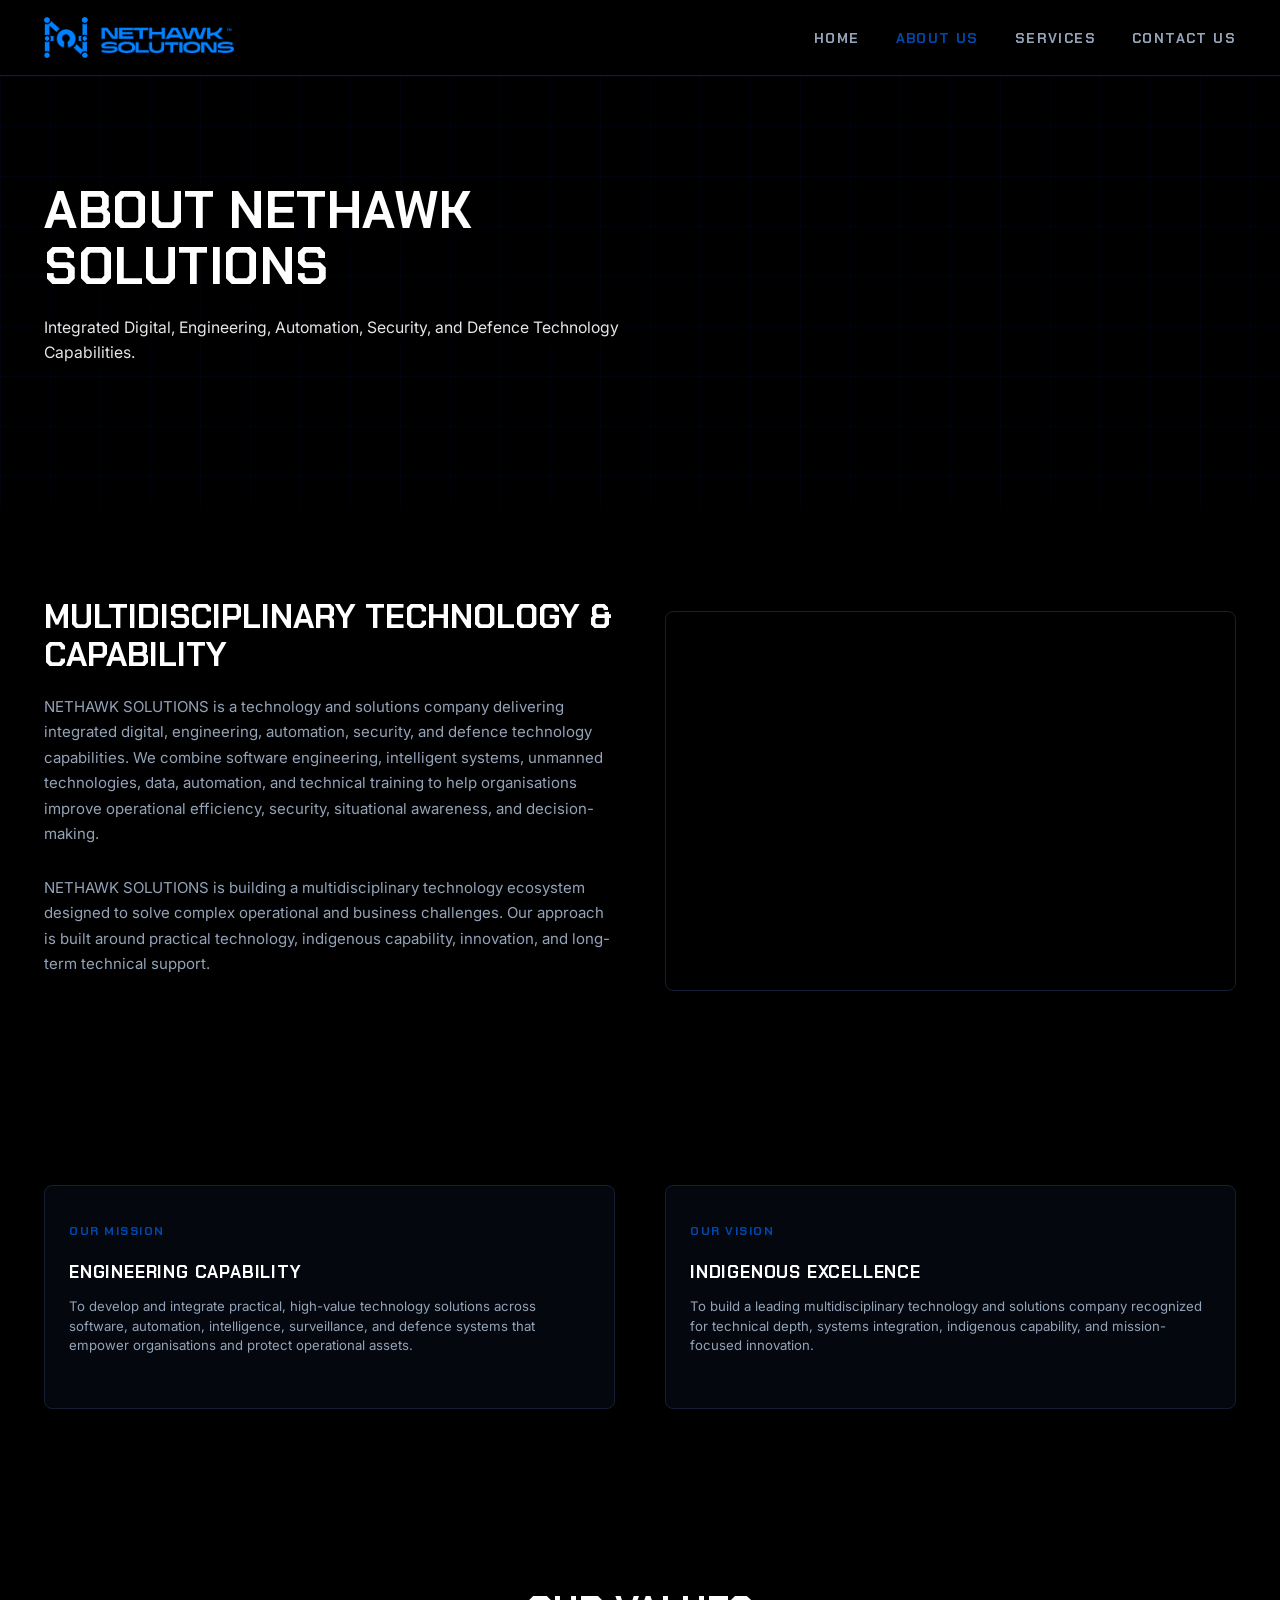
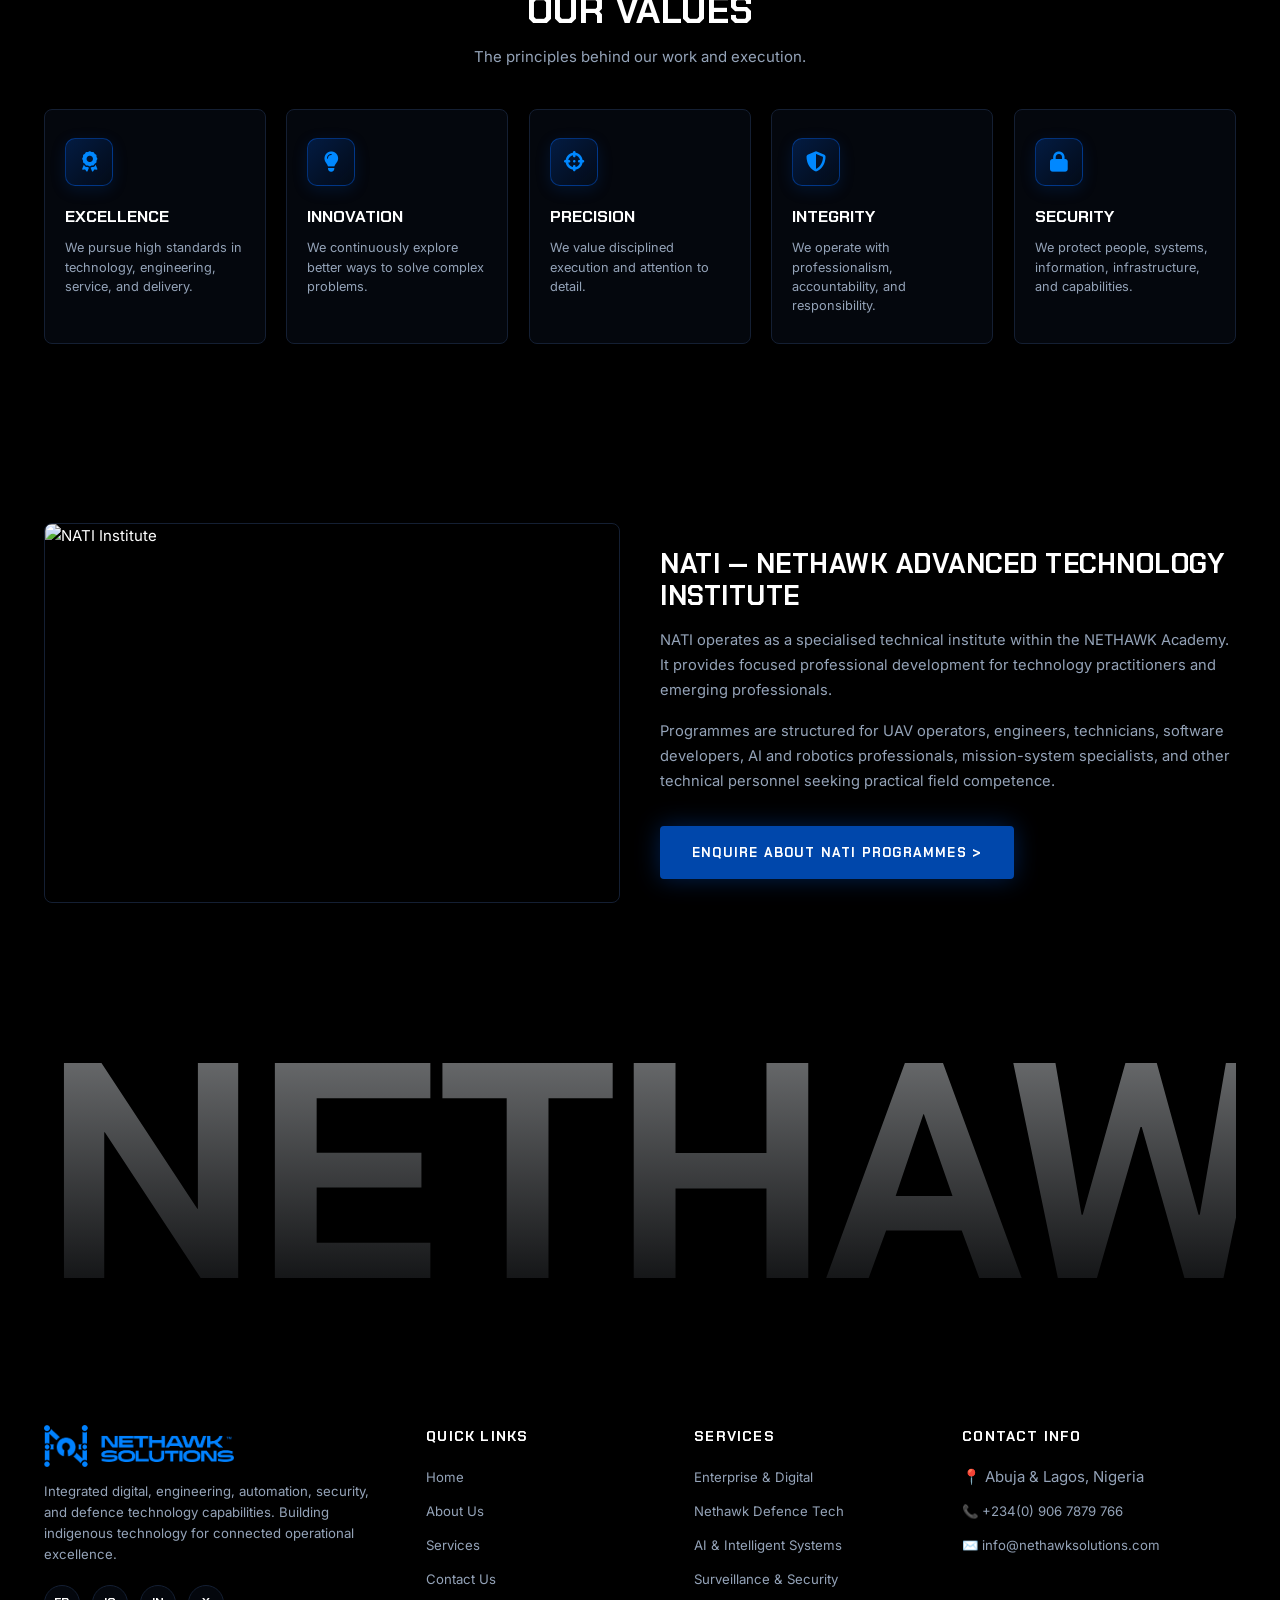
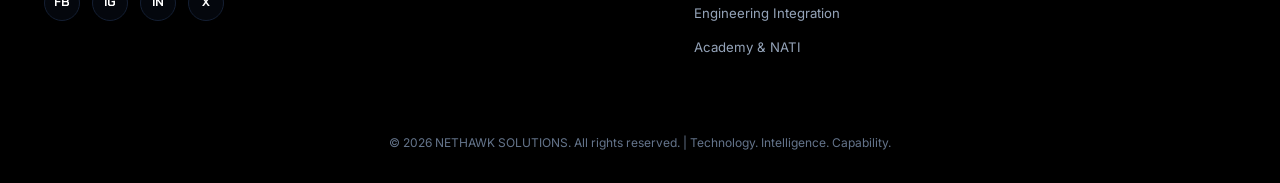
==== commit a2da228e: "Replace plain SVG icons across entire site with FontAwesome 6 icons and vibrant glowing tactical con" ====
--- a/about.html
+++ b/about.html
@@ -6,6 +6,10 @@
     <title>About Us | NETHAWK SOLUTIONS</title>
     <meta name="description" content="Learn about NETHAWK SOLUTIONS - Delivering integrated digital, engineering, automation, security, and defence technology capabilities.">
     
+    <!-- FontAwesome 6 & RemixIcon -->
+    <link rel="stylesheet" href="https://cdnjs.cloudflare.com/ajax/libs/font-awesome/6.5.1/css/all.min.css">
+    <link rel="stylesheet" href="https://cdn.jsdelivr.net/npm/remixicon@4.1.0/fonts/remixicon.css">
+
     <!-- Stylesheet -->
     <link rel="stylesheet" href="assets/css/style.css">
 </head>
@@ -27,38 +31,37 @@
 
             <button class="mobile-burger-icon" id="burgerBtn" aria-label="Toggle Navigation">&#9776;</button>
         </div>
-
-        <div class="mobile-nav-drawer" id="mobileDrawer">
-            <ul class="mobile-nav-list">
-                <li><a href="index.html">HOME</a></li>
-                <li><a href="about.html" class="active">ABOUT US</a></li>
-                <li><a href="services.html">SERVICES</a></li>
-                <li><a href="contact.html">CONTACT US</a></li>
-            </ul>
-        </div>
     </header>
 
-    <!-- Hero Banner -->
-    <section class="hero-section" style="min-height: 50vh;">
-        <video class="hero-bg-video" autoplay loop muted playsinline poster="assets/images/NTI-55.jpg">
-            <source src="assets/videos/hero_background.mp4" type="video/mp4">
-        </video>
+    <!-- Mobile Drawer Overlay -->
+    <div class="mobile-nav-drawer" id="mobileDrawer">
+        <ul class="mobile-nav-list">
+            <li><a href="index.html">HOME</a></li>
+            <li><a href="about.html" class="active">ABOUT US</a></li>
+            <li><a href="services.html">SERVICES</a></li>
+            <li><a href="contact.html">CONTACT US</a></li>
+        </ul>
+        <a href="contact.html" class="btn-primary-blue" style="margin-top: 10px;">GET IN TOUCH</a>
+    </div>
+
+    <!-- Page Hero Section -->
+    <section class="hero-section" style="min-height: 48vh;">
         <div class="hero-overlay-mask"></div>
         <div class="hero-grid-pattern"></div>
         <div class="container">
-            <div class="hero-content-box" style="padding: 40px 0;">
+            <div class="hero-content-box" style="padding: 50px 0;">
                 <h1 class="hero-headline">ABOUT NETHAWK SOLUTIONS</h1>
-                <p class="hero-subheadline">Engineering Solutions for a Connected World.</p>
-            </div>
-        </div>
-    </section>
-
-    <!-- Company Overview -->
+                <p class="hero-subheadline">Integrated Digital, Engineering, Automation, Security, and Defence Technology Capabilities.</p>
+            </div>
+        </div>
+    </section>
+
+    <!-- About Content Grid -->
     <section class="about-nethawk-section">
         <div class="container">
             <div class="about-grid-wrap">
                 <div class="about-content-left">
-                    <h2>TECHNOLOGY. INTELLIGENCE. CAPABILITY.</h2>
+                    <h2 style="font-size: 2.2rem;">MULTIDISCIPLINARY TECHNOLOGY & CAPABILITY</h2>
                     <p>
                         NETHAWK SOLUTIONS is a technology and solutions company delivering integrated digital, engineering, automation, security, and defence technology capabilities. We combine software engineering, intelligent systems, unmanned technologies, data, automation, and technical training to help organisations improve operational efficiency, security, situational awareness, and decision-making.
                     </p>
@@ -70,23 +73,27 @@
                     <img src="assets/images/NSL DRONE CAPTURE-2 (1).jpg" alt="NETHAWK SOLUTIONS Multidisciplinary Ecosystem">
                 </div>
             </div>
-
-            <!-- Mission & Vision Cards -->
-            <div class="mission-vision-grid">
-                <div class="mission-card">
-                    <span class="card-tag-badge">OUR MISSION</span>
-                    <h3>Intelligence-Driven Operational Effectiveness</h3>
-                    <p>
-                        To deliver innovative, reliable, and intelligence-driven technology solutions that improve operational effectiveness, protect critical assets, and enable organisations to work smarter and respond faster.
-                    </p>
-                </div>
-
-                <div class="vision-card">
-                    <span class="card-tag-badge">OUR VISION</span>
-                    <h3>Global Recognition & Indigenous Advancement</h3>
-                    <p>
-                        To become a globally recognised technology solutions company, advancing Africa's digital and engineering capabilities through innovation, excellence, and practical technology.
-                    </p>
+        </div>
+    </section>
+
+    <!-- Mission & Vision Cards -->
+    <section class="capabilities-section">
+        <div class="container">
+            <div class="about-grid-wrap">
+                <div class="capability-card" style="min-height: 220px;">
+                    <div>
+                        <span class="card-tag-badge">OUR MISSION</span>
+                        <h3 class="capability-title" style="margin-top: 10px;">ENGINEERING CAPABILITY</h3>
+                        <p class="capability-desc">To develop and integrate practical, high-value technology solutions across software, automation, intelligence, surveillance, and defence systems that empower organisations and protect operational assets.</p>
+                    </div>
+                </div>
+
+                <div class="capability-card" style="min-height: 220px;">
+                    <div>
+                        <span class="card-tag-badge">OUR VISION</span>
+                        <h3 class="capability-title" style="margin-top: 10px;">INDIGENOUS EXCELLENCE</h3>
+                        <p class="capability-desc">To build a leading multidisciplinary technology and solutions company recognized for technical depth, systems integration, indigenous capability, and mission-focused innovation.</p>
+                    </div>
                 </div>
             </div>
         </div>
@@ -103,7 +110,7 @@
             <div class="values-grid">
                 <div class="value-card">
                     <div class="value-card-icon">
-                        <svg width="24" height="24" viewBox="0 0 24 24" fill="none" stroke="currentColor" stroke-width="2"><path d="M12 2l3.09 6.26L22 9.27l-5 4.87 1.18 6.88L12 17.77l-6.18 3.25L7 14.14 2 9.27l6.91-1.01L12 2z"/></svg>
+                        <i class="fa-solid fa-award"></i>
                     </div>
                     <div class="value-title">Excellence</div>
                     <div class="value-desc">We pursue high standards in technology, engineering, service, and delivery.</div>
@@ -111,7 +118,7 @@
 
                 <div class="value-card">
                     <div class="value-card-icon">
-                        <svg width="24" height="24" viewBox="0 0 24 24" fill="none" stroke="currentColor" stroke-width="2"><path d="M13 2L3 14h9l-1 8 10-12h-9l1-8z"/></svg>
+                        <i class="fa-solid fa-lightbulb"></i>
                     </div>
                     <div class="value-title">Innovation</div>
                     <div class="value-desc">We continuously explore better ways to solve complex problems.</div>
@@ -119,7 +126,7 @@
 
                 <div class="value-card">
                     <div class="value-card-icon">
-                        <svg width="24" height="24" viewBox="0 0 24 24" fill="none" stroke="currentColor" stroke-width="2"><circle cx="12" cy="12" r="10"/><path d="M12 8v8M8 12h8"/></svg>
+                        <i class="fa-solid fa-crosshairs"></i>
                     </div>
                     <div class="value-title">Precision</div>
                     <div class="value-desc">We value disciplined execution and attention to detail.</div>
@@ -127,7 +134,7 @@
 
                 <div class="value-card">
                     <div class="value-card-icon">
-                        <svg width="24" height="24" viewBox="0 0 24 24" fill="none" stroke="currentColor" stroke-width="2"><path d="M12 22s8-4 8-10V5l-8-3-8 3v7c0 6 8 10 8 10z"/></svg>
+                        <i class="fa-solid fa-shield-halved"></i>
                     </div>
                     <div class="value-title">Integrity</div>
                     <div class="value-desc">We operate with professionalism, accountability, and responsibility.</div>
@@ -135,7 +142,7 @@
 
                 <div class="value-card">
                     <div class="value-card-icon">
-                        <svg width="24" height="24" viewBox="0 0 24 24" fill="none" stroke="currentColor" stroke-width="2"><rect x="3" y="11" width="18" height="11" rx="2" ry="2"/><path d="M7 11V7a5 5 0 0 1 10 0v4"/></svg>
+                        <i class="fa-solid fa-lock"></i>
                     </div>
                     <div class="value-title">Security</div>
                     <div class="value-desc">We protect people, systems, information, infrastructure, and capabilities.</div>
--- a/assets/css/style.css
+++ b/assets/css/style.css
@@ -12,13 +12,13 @@
   --color-dark-card: #04070d;      /* Pitch Black Tactical Card */
   --color-dark-card-hover: #090f1d;
   --color-dark-border: #141f33;    /* Card Border */
-  --color-border-glow: rgba(0, 102, 255, 0.4);
-
-  --color-blue-primary: #0066FF;   /* Primary Vivid Blue Accent */
-  --color-blue-hover: #0052CC;
-  --color-blue-dark: #0038B8;
+  --color-border-glow: rgba(0, 71, 171, 0.4);
+
+  --color-blue-primary: #0047AB;   /* Darker Deep Tactical Blue Accent */
+  --color-blue-hover: #003685;     /* Darker Hover Blue */
+  --color-blue-dark: #002660;
   --color-blue-light: #EBF3FF;
-  --color-blue-glow: rgba(0, 102, 255, 0.4);
+  --color-blue-glow: rgba(0, 71, 171, 0.5);
 
   --color-light-bg: #FFFFFF;
   --color-light-surface: #F8FAFC;
@@ -424,19 +424,23 @@
 .capability-icon-box {
   width: 52px;
   height: 52px;
-  background: rgba(0, 102, 255, 0.1);
-  border: 1px solid rgba(0, 102, 255, 0.3);
-  border-radius: var(--radius-sm);
+  background: linear-gradient(135deg, rgba(0, 102, 255, 0.22) 0%, rgba(0, 38, 96, 0.12) 100%);
+  border: 1.5px solid rgba(0, 102, 255, 0.4);
+  border-radius: 12px;
   display: flex;
   align-items: center;
   justify-content: center;
-  color: var(--color-blue-primary);
+  color: #0088FF;
+  font-size: 1.4rem;
   margin-bottom: 20px;
-}
-
-.capability-icon-box svg {
-  width: 26px;
-  height: 26px;
+  box-shadow: 0 4px 15px rgba(0, 71, 171, 0.2);
+  transition: var(--transition);
+}
+
+.capability-icon-box svg,
+.capability-icon-box i {
+  font-size: 1.4rem;
+  color: #0088FF;
 }
 
 .capability-title {
@@ -1350,16 +1354,27 @@
 }
 
 .value-card-icon {
-  width: 44px;
-  height: 44px;
-  background: rgba(0, 102, 255, 0.12);
-  border: 1px solid rgba(0, 102, 255, 0.3);
-  color: var(--color-blue-primary);
-  border-radius: var(--radius-sm);
+  width: 48px;
+  height: 48px;
+  background: linear-gradient(135deg, rgba(0, 102, 255, 0.22) 0%, rgba(0, 38, 96, 0.12) 100%);
+  border: 1.5px solid rgba(0, 102, 255, 0.4);
+  border-radius: 10px;
   display: flex;
   align-items: center;
   justify-content: center;
-  margin-bottom: 16px;
+  color: #0088FF;
+  font-size: 1.35rem;
+  margin-bottom: 18px;
+  box-shadow: 0 4px 15px rgba(0, 71, 171, 0.2);
+  transition: var(--transition);
+}
+
+.value-card:hover .value-card-icon {
+  background: linear-gradient(135deg, rgba(0, 102, 255, 0.45) 0%, rgba(0, 54, 150, 0.3) 100%);
+  border-color: #0088FF;
+  color: #FFFFFF;
+  box-shadow: 0 0 20px rgba(0, 102, 255, 0.5);
+  transform: scale(1.08);
 }
 
 .value-title {
@@ -1397,27 +1412,27 @@
 /* ==========================================================================
    Giant Brand Banner Section (Shield AI Style)
    ========================================================================== */
+/* ==========================================================================
+   Giant Brand Banner Section (Shield AI Style)
+   ========================================================================== */
 .footer-giant-banner {
   background-color: #000000;
-  border-top: 1px solid var(--color-dark-border);
-  padding: 70px 0 50px 0;
+  border-top: none !important;
+  border-bottom: none !important;
+  padding: 60px 0 40px 0;
   overflow: hidden;
   position: relative;
+  width: 100%;
 }
 
 .footer-giant-banner::before {
-  content: '';
-  position: absolute;
-  top: 0;
-  left: 0;
-  right: 0;
-  height: 1px;
-  background: linear-gradient(90deg, transparent, var(--color-blue-primary), transparent);
+  display: none !important;
 }
 
 .footer-giant-wrapper {
   position: relative;
   width: 100%;
+  overflow: hidden;
 }
 
 .footer-giant-text-wrap {
@@ -1425,25 +1440,29 @@
   align-items: center;
   justify-content: center;
   width: 100%;
+  padding: 0;
 }
 
 .footer-giant-text {
   font-family: var(--font-heading), 'Inter', sans-serif;
-  font-size: clamp(3.2rem, 13.5vw, 14.5rem);
-  font-weight: 800;
-  letter-spacing: -0.04em;
+  font-size: clamp(5.5rem, 23.5vw, 32rem);
+  font-weight: 900;
+  letter-spacing: -0.01em;
   line-height: 0.85;
   text-transform: uppercase;
-  background: linear-gradient(180deg, rgba(241, 245, 249, 0.22) 0%, rgba(148, 163, 184, 0.04) 100%);
+  width: 100%;
+  text-align: center;
+  background: linear-gradient(180deg, rgba(241, 245, 249, 0.45) 0%, rgba(148, 163, 184, 0.08) 100%);
   -webkit-background-clip: text;
   -webkit-text-fill-color: transparent;
   user-select: none;
   white-space: nowrap;
   transition: var(--transition);
+  display: block;
 }
 
 .footer-giant-banner:hover .footer-giant-text {
-  background: linear-gradient(180deg, rgba(0, 102, 255, 0.4) 0%, rgba(241, 245, 249, 0.08) 100%);
+  background: linear-gradient(180deg, rgba(0, 102, 255, 0.55) 0%, rgba(241, 245, 249, 0.12) 100%);
   -webkit-background-clip: text;
   -webkit-text-fill-color: transparent;
 }
@@ -1470,7 +1489,7 @@
   align-items: center;
   margin-top: 30px;
   padding-top: 20px;
-  border-top: 1px solid rgba(255, 255, 255, 0.06);
+  border-top: none !important;
   font-family: var(--font-heading);
   font-size: 0.85rem;
   letter-spacing: 2px;
@@ -1487,7 +1506,7 @@
 }
 
 .footer-giant-submeta span::before {
-  content: '//';
+  content: '•';
   color: var(--color-blue-primary);
   font-weight: bold;
 }
@@ -1499,7 +1518,7 @@
   background-color: #000000;
   color: var(--color-text-dim);
   padding: 70px 0 30px 0;
-  border-top: 1px solid var(--color-dark-border);
+  border-top: none !important;
 }
 
 .footer-top-grid {
@@ -1570,7 +1589,7 @@
 }
 
 .footer-bottom-bar {
-  border-top: 1px solid var(--color-dark-border);
+  border-top: none !important;
   padding-top: 24px;
   text-align: center;
   font-size: 0.8rem;
@@ -1751,6 +1770,14 @@
     margin-bottom: 20px;
   }
 
+  /* Hide Footer Logo on Mobile View Across All Pages */
+  .site-footer .brand-logo-wrap,
+  .site-footer .brand-logo-img,
+  .footer-brand-col .brand-logo-wrap,
+  .footer-brand-col .brand-logo-img {
+    display: none !important;
+  }
+
   .footer-social-icons {
     justify-content: center;
   }
@@ -1843,9 +1870,9 @@
   left: 0;
   height: 3px;
   width: 0%;
-  background: linear-gradient(90deg, #0066ff 0%, #00d2ff 50%, #38ef7d 100%);
+  background: linear-gradient(90deg, #002660 0%, #0047ab 60%, #0077ff 100%);
   z-index: 9999;
-  box-shadow: 0 0 12px rgba(0, 102, 255, 0.8);
+  box-shadow: 0 0 12px rgba(0, 71, 171, 0.8);
   transition: width 0.1s linear;
 }
 
@@ -2084,12 +2111,7 @@
 }
 
 .showcase-card-num {
-  font-family: var(--font-heading);
-  font-size: 0.85rem;
-  color: var(--color-blue-primary);
-  letter-spacing: 3px;
-  margin-bottom: 12px;
-  font-weight: 700;
+  display: none !important;
 }
 
 .showcase-card-title {
@@ -2197,4 +2219,79 @@
   }
 }
 
-
+/* ==========================================================================
+   Section Line Elimination & Full-Width Giant Typography Overrides
+   ========================================================================== */
+
+/* Eliminate all thin blue/dark border lines between sections across the site */
+section,
+.capabilities-section,
+.about-nethawk-section,
+.statistics-section,
+.technology-section,
+.solutions-section,
+.industries-serve-section,
+.why-choose-section,
+.certifications-section,
+.clients-section,
+.insights-section,
+.testimonials-section,
+.train-section,
+.contact-section,
+.values-section,
+.mission-vision-section,
+.services-division-detail,
+.footer-giant-banner,
+.site-footer,
+.footer-bottom-bar {
+  border-bottom: none !important;
+  border-top: none !important;
+}
+
+.footer-giant-banner::before,
+.site-header::after {
+  display: none !important;
+}
+
+/* Full Width Giant NETHAWK Text Banner Scaling */
+.footer-giant-banner {
+  width: 100% !important;
+  padding: 50px 0 !important;
+  background-color: #000000 !important;
+}
+
+.footer-giant-wrapper {
+  width: 100% !important;
+  max-width: 100% !important;
+  padding: 0 !important;
+  overflow: hidden !important;
+}
+
+.footer-giant-text-wrap {
+  width: 100% !important;
+  max-width: 100% !important;
+  justify-content: center !important;
+  padding: 0 !important;
+  margin: 0 !important;
+}
+
+.footer-giant-text {
+  font-family: var(--font-heading), 'Inter', sans-serif !important;
+  font-size: clamp(6rem, 24vw, 34rem) !important;
+  font-weight: 900 !important;
+  letter-spacing: -0.01em !important;
+  line-height: 0.85 !important;
+  width: 100% !important;
+  text-align: center !important;
+  display: block !important;
+}
+
+@media (max-width: 768px) {
+  .footer-giant-text {
+    font-size: clamp(3.8rem, 22.5vw, 10rem) !important;
+    letter-spacing: -0.02em !important;
+  }
+}
+
+
+
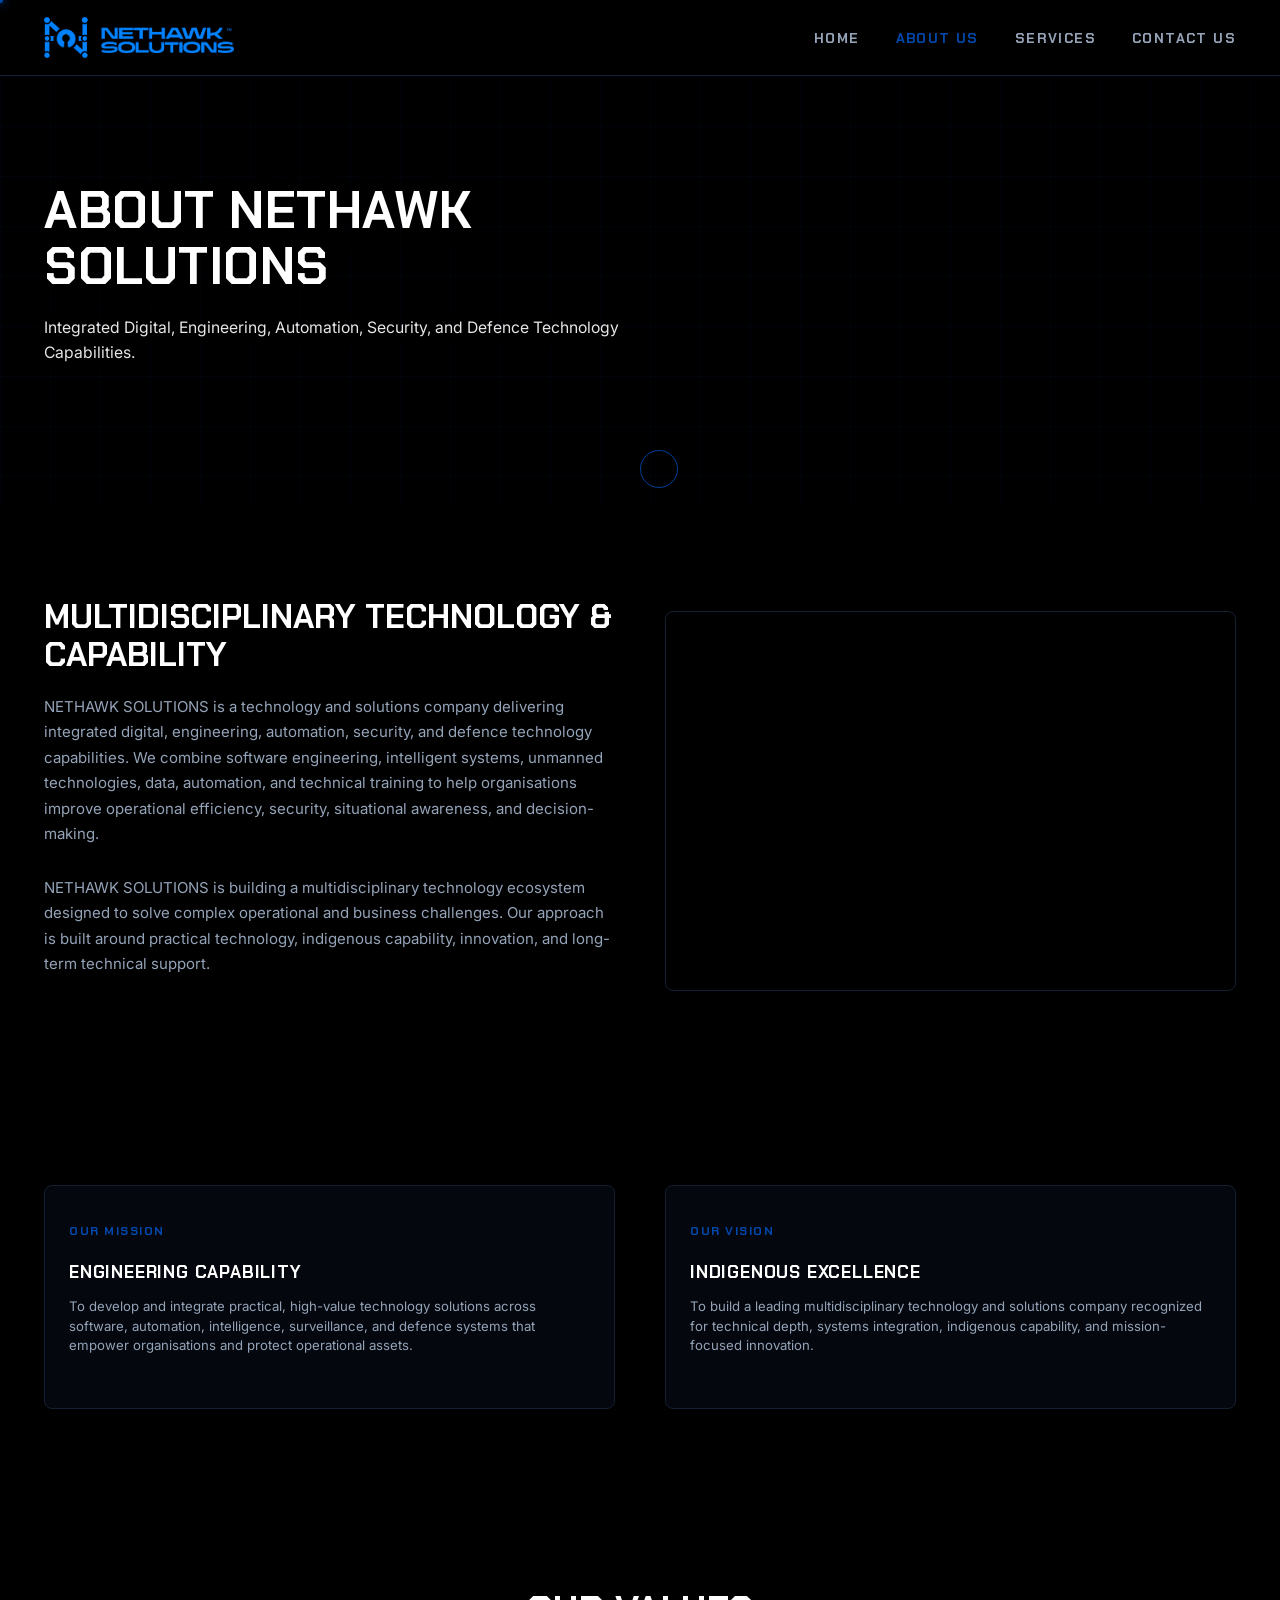
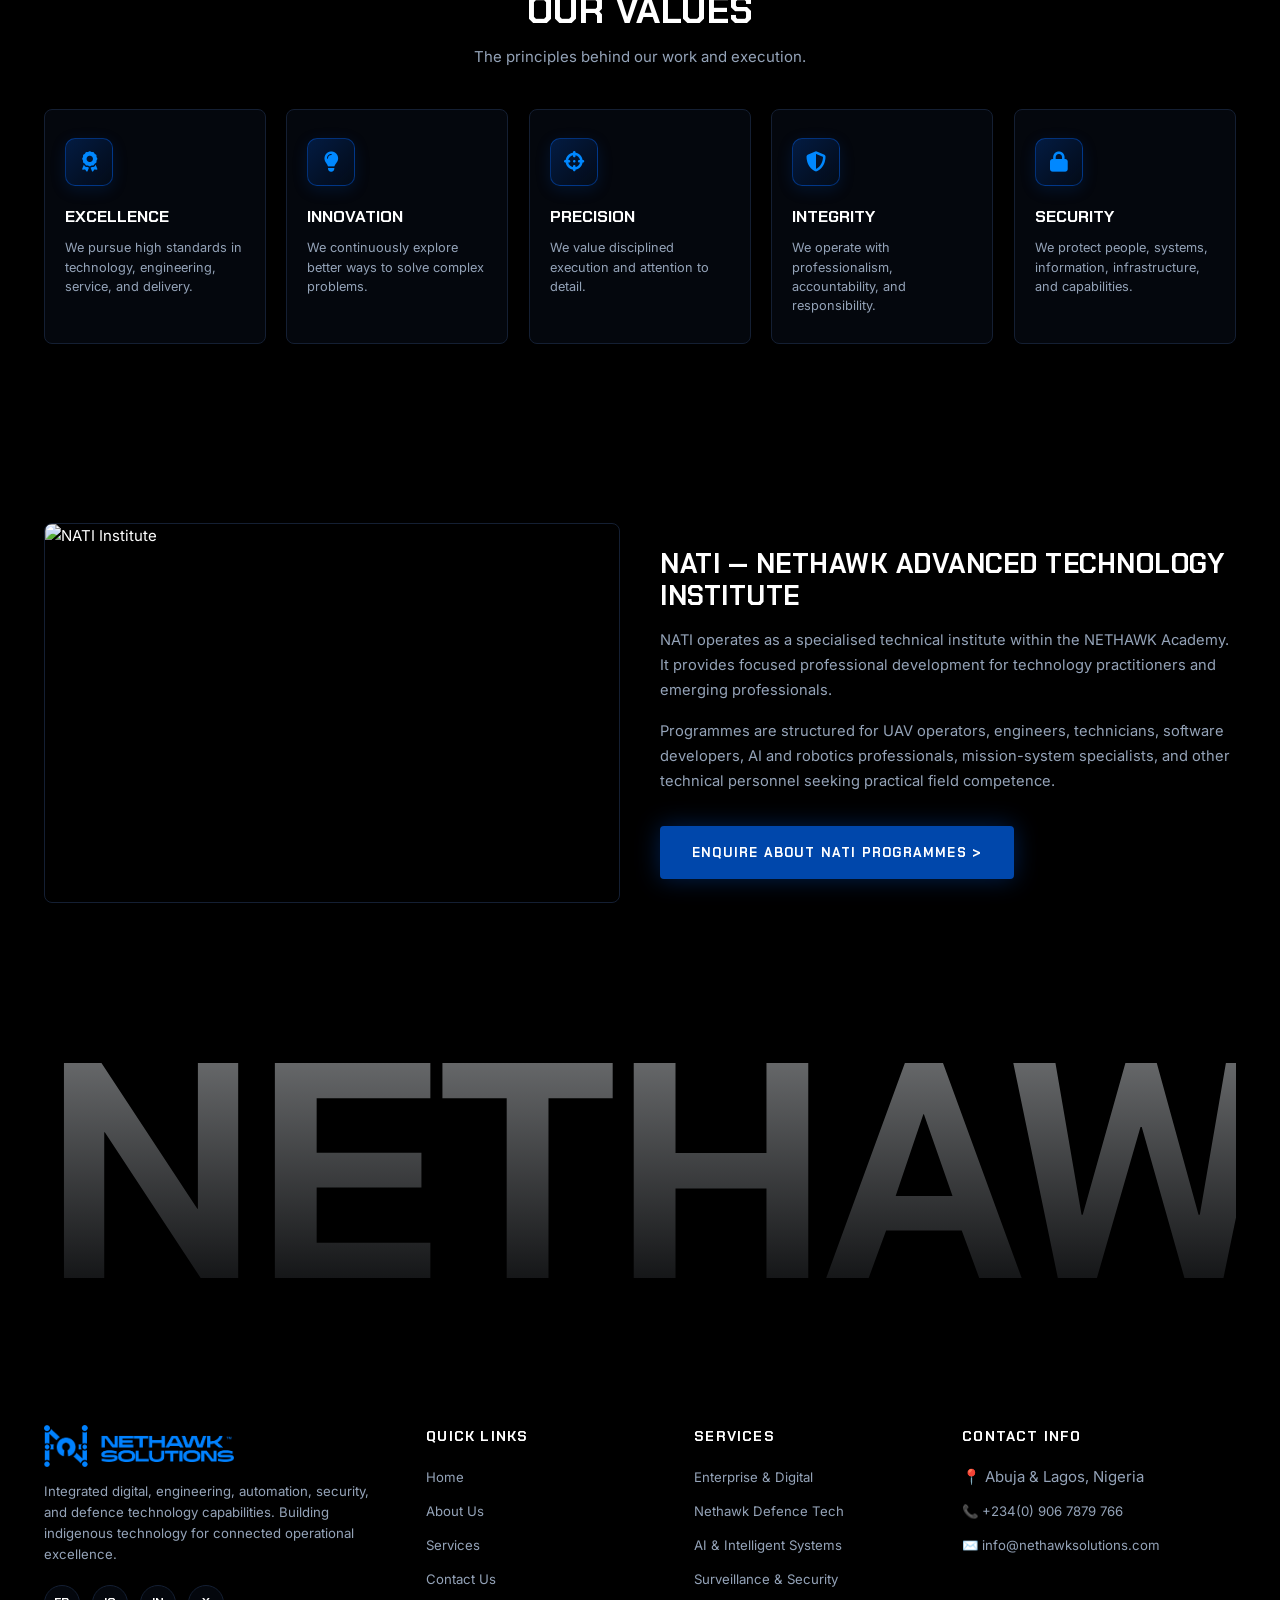
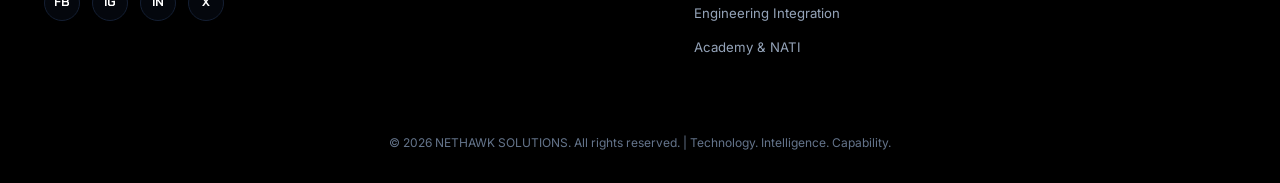
==== commit d7e840ba: "Add Trionn-style 3D wireframe storytelling stage, magnetic custom cursor physics, 3D card tilt & gla" ====
--- a/about.html
+++ b/about.html
@@ -273,5 +273,6 @@
         });
     </script>
     <script src="assets/js/main.js"></script>
+    <script src="assets/js/trionn_effects.js"></script>
 </body>
 </html>
--- a/assets/css/style.css
+++ b/assets/css/style.css
@@ -2291,7 +2291,236 @@
     font-size: clamp(3.8rem, 22.5vw, 10rem) !important;
     letter-spacing: -0.02em !important;
   }
-}
-
-
-
+
+  /* Hide Footer Brand Logo on Mobile View */
+  .site-footer .brand-logo-wrap,
+  .site-footer .brand-logo-img {
+    display: none !important;
+  }
+}
+
+/* ==========================================================================
+   Trionn-Style Tactical Cursor & 3D Interactive Storytelling Suite
+   ========================================================================== */
+
+/* Custom Tactical Cursor Elements */
+.tactical-cursor-dot {
+  position: fixed;
+  top: 0;
+  left: 0;
+  width: 6px;
+  height: 6px;
+  background-color: var(--color-blue-primary, #0066ff);
+  border-radius: 50%;
+  pointer-events: none;
+  z-index: 999999;
+  transform: translate3d(-50%, -50%, 0);
+  box-shadow: 0 0 10px rgba(0, 102, 255, 0.9);
+  transition: transform 0.05s ease-out;
+}
+
+.tactical-cursor-ring {
+  position: fixed;
+  top: 0;
+  left: 0;
+  width: 38px;
+  height: 38px;
+  border: 1.5px solid rgba(0, 102, 255, 0.6);
+  border-radius: 50%;
+  pointer-events: none;
+  z-index: 999998;
+  transform: translate3d(-50%, -50%, 0);
+  transition: width 0.3s cubic-bezier(0.25, 1, 0.5, 1), 
+              height 0.3s cubic-bezier(0.25, 1, 0.5, 1), 
+              border-color 0.3s ease, 
+              background-color 0.3s ease;
+  display: flex;
+  align-items: center;
+  justify-content: center;
+}
+
+.tactical-cursor-ring.active {
+  width: 60px;
+  height: 60px;
+  border-color: rgba(0, 102, 255, 0.9);
+  background-color: rgba(0, 102, 255, 0.08);
+  backdrop-filter: blur(2px);
+}
+
+.tactical-cursor-ring.has-label {
+  width: 80px;
+  height: 80px;
+  background-color: var(--color-blue-primary, #0066ff);
+  border-color: transparent;
+}
+
+.cursor-label-text {
+  font-family: var(--font-heading, 'Inter', sans-serif);
+  font-size: 0.65rem;
+  font-weight: 800;
+  letter-spacing: 1.5px;
+  color: #ffffff;
+  text-transform: uppercase;
+  opacity: 0;
+  transform: scale(0.7);
+  transition: opacity 0.25s ease, transform 0.25s ease;
+}
+
+.tactical-cursor-ring.has-label .cursor-label-text {
+  opacity: 1;
+  transform: scale(1);
+}
+
+/* 3D Storytelling Card Stage Perspective */
+.showcase-3d-stage {
+  perspective: 1200px;
+  position: relative;
+  width: 100%;
+  min-height: 480px;
+  margin-top: 36px;
+}
+
+.showcase-3d-card {
+  display: none;
+  grid-template-columns: 1.1fr 1fr;
+  gap: 32px;
+  background: rgba(10, 15, 25, 0.85);
+  border: 1px solid rgba(0, 102, 255, 0.25);
+  border-radius: 12px;
+  padding: 40px;
+  backdrop-filter: blur(12px);
+  box-shadow: 0 20px 50px rgba(0, 0, 0, 0.6), 0 0 30px rgba(0, 102, 255, 0.1);
+  transform-style: preserve-3d;
+  transition: transform 0.15s ease-out, border-color 0.3s ease, box-shadow 0.3s ease;
+  overflow: hidden;
+}
+
+.showcase-3d-card.active {
+  display: grid;
+  animation: cardFadeIn3D 0.6s cubic-bezier(0.25, 1, 0.5, 1) forwards;
+}
+
+@keyframes cardFadeIn3D {
+  from {
+    opacity: 0;
+    transform: perspective(1200px) rotateY(-12deg) translateZ(-40px);
+  }
+  to {
+    opacity: 1;
+    transform: perspective(1200px) rotateY(0deg) translateZ(0);
+  }
+}
+
+.showcase-card-content {
+  display: flex;
+  flex-direction: column;
+  justify-content: center;
+  z-index: 2;
+}
+
+.showcase-card-title {
+  font-family: var(--font-heading, 'Inter', sans-serif);
+  font-size: 1.8rem;
+  font-weight: 800;
+  color: #ffffff;
+  margin-bottom: 14px;
+  letter-spacing: 0.5px;
+}
+
+.showcase-card-desc {
+  font-size: 0.95rem;
+  line-height: 1.65;
+  color: var(--color-slate-gray, #8a99ad);
+  margin-bottom: 24px;
+}
+
+.showcase-card-media {
+  position: relative;
+  border-radius: 8px;
+  overflow: hidden;
+  border: 1px solid rgba(0, 102, 255, 0.3);
+  background: #000000;
+  display: flex;
+  align-items: center;
+  justify-content: center;
+}
+
+.showcase-card-media img {
+  width: 100%;
+  height: 100%;
+  object-fit: cover;
+  transition: transform 0.6s cubic-bezier(0.25, 1, 0.5, 1);
+}
+
+.showcase-3d-card:hover .showcase-card-media img {
+  transform: scale(1.05);
+}
+
+/* Interactive Story Selector Controls Bar */
+.showcase-controls-bar {
+  display: flex;
+  flex-wrap: wrap;
+  gap: 12px;
+  justify-content: center;
+  margin-top: 32px;
+}
+
+.showcase-pill-btn {
+  background: rgba(15, 23, 42, 0.8);
+  border: 1px solid rgba(0, 102, 255, 0.2);
+  color: #a0aec0;
+  padding: 10px 20px;
+  border-radius: 30px;
+  font-family: var(--font-heading, 'Inter', sans-serif);
+  font-size: 0.78rem;
+  font-weight: 700;
+  letter-spacing: 1px;
+  cursor: pointer;
+  display: inline-flex;
+  align-items: center;
+  gap: 8px;
+  transition: all 0.3s ease;
+}
+
+.showcase-pill-dot {
+  width: 6px;
+  height: 6px;
+  border-radius: 50%;
+  background-color: var(--color-slate-gray, #8a99ad);
+  transition: background-color 0.3s ease, transform 0.3s ease;
+}
+
+.showcase-pill-btn.active,
+.showcase-pill-btn:hover {
+  background: linear-gradient(135deg, rgba(0, 102, 255, 0.25), rgba(0, 204, 255, 0.15));
+  border-color: var(--color-blue-primary, #0066ff);
+  color: #ffffff;
+  box-shadow: 0 0 20px rgba(0, 102, 255, 0.3);
+}
+
+.showcase-pill-btn.active .showcase-pill-dot,
+.showcase-pill-btn:hover .showcase-pill-dot {
+  background-color: var(--color-blue-primary, #0066ff);
+  transform: scale(1.4);
+  box-shadow: 0 0 8px #0066ff;
+}
+
+/* Kinetic Scroll Reveals */
+.trionn-reveal-init {
+  opacity: 0;
+  transform: translateY(30px);
+  transition: opacity 0.8s cubic-bezier(0.25, 1, 0.5, 1), transform 0.8s cubic-bezier(0.25, 1, 0.5, 1);
+}
+
+.trionn-reveal-init.revealed {
+  opacity: 1;
+  transform: translateY(0);
+}
+
+@media (max-width: 992px) {
+  .showcase-3d-card {
+    grid-template-columns: 1fr;
+    padding: 24px;
+  }
+}
+
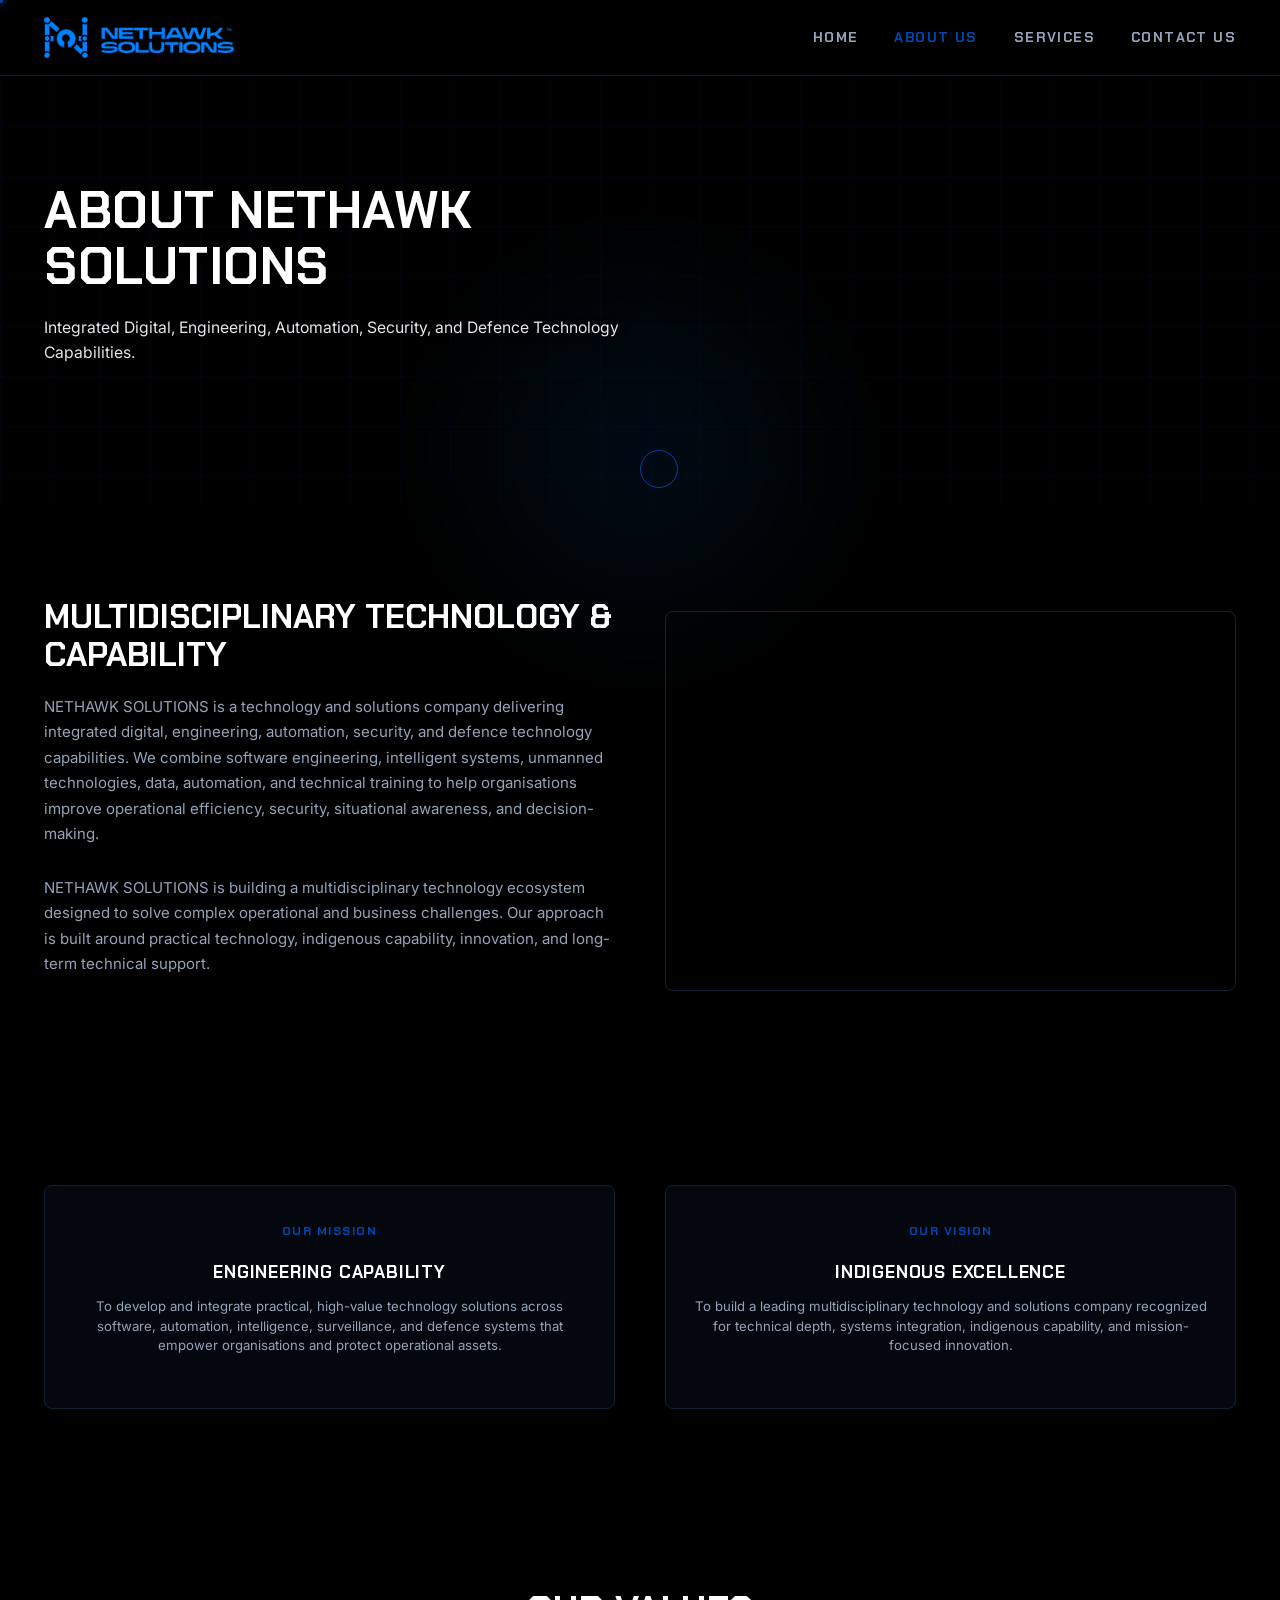
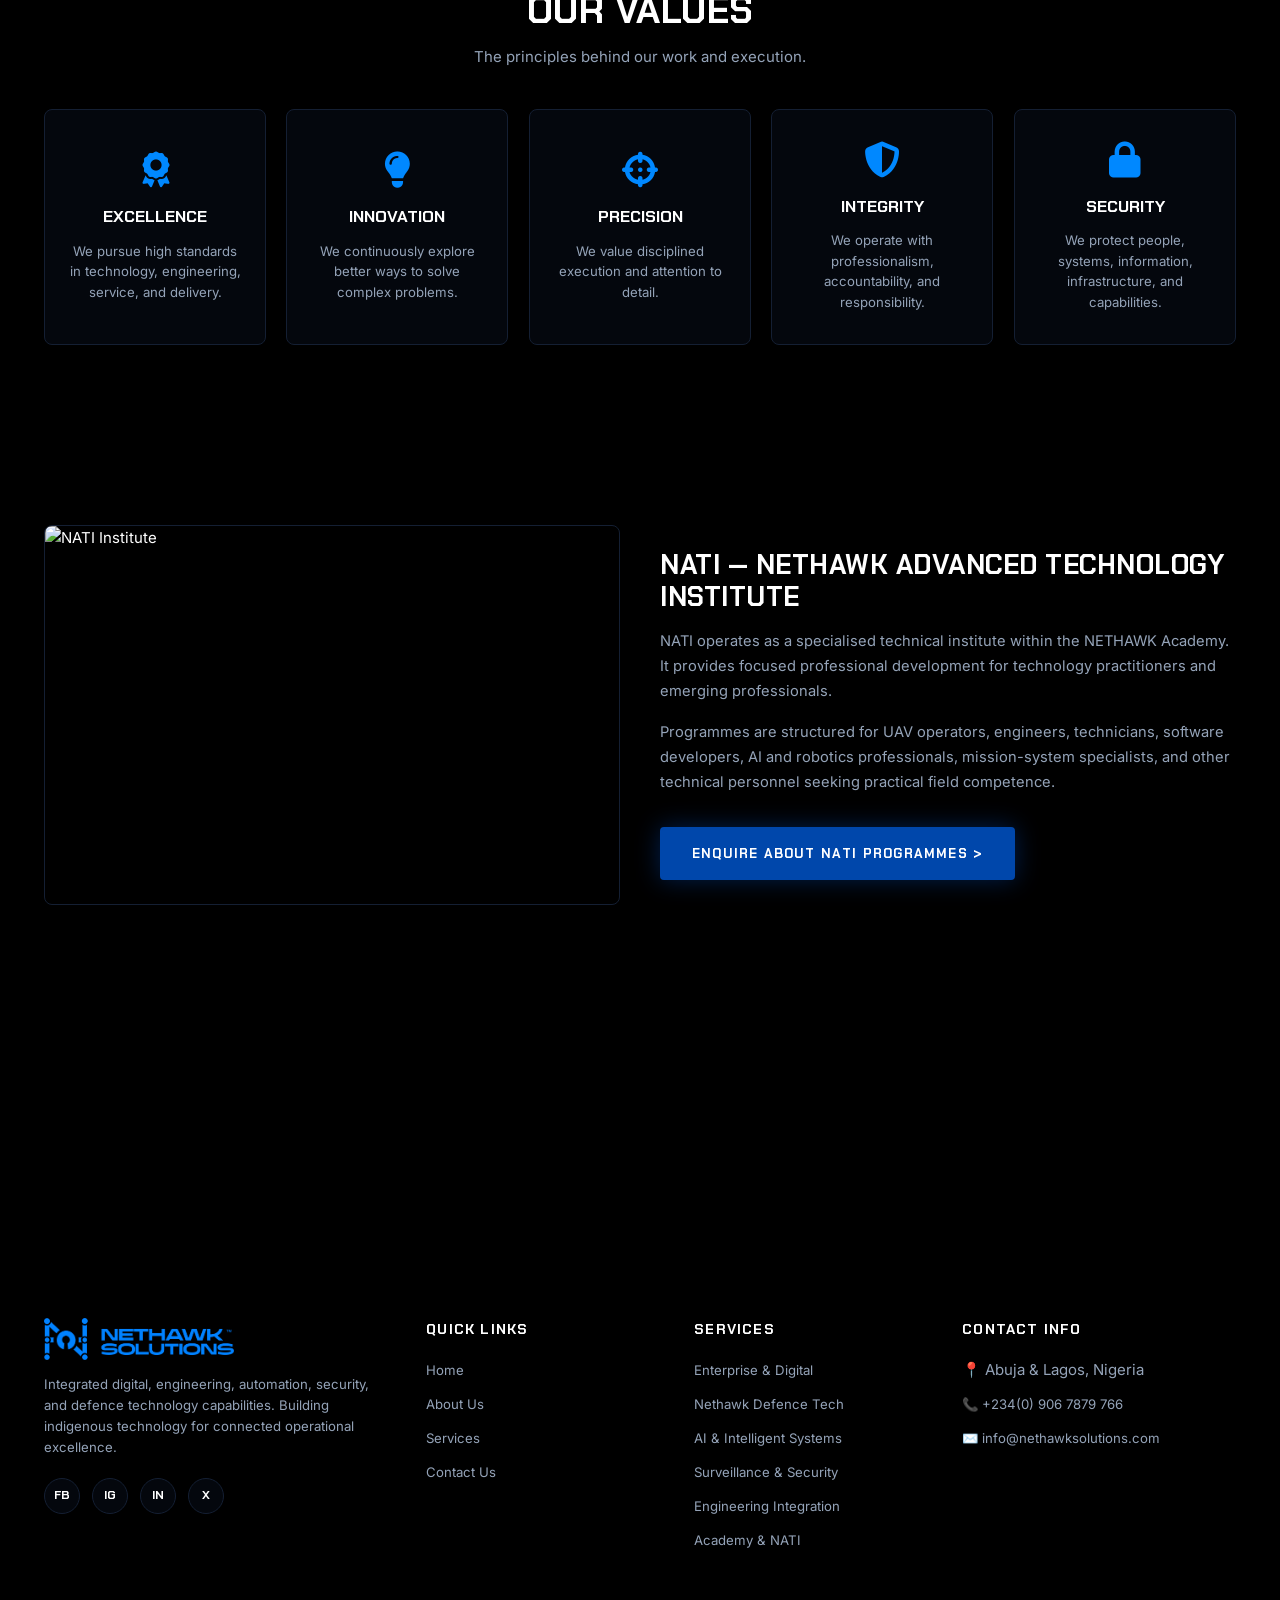
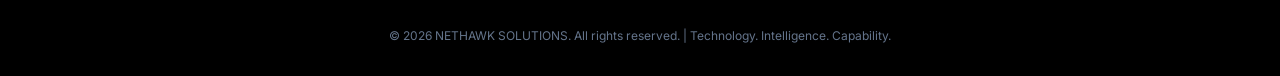
==== commit 5cc5c7d9: "fix: centralize value/capability card contents, remove icon border frames, and implement exact viewp" ====
--- a/about.html
+++ b/about.html
@@ -176,12 +176,20 @@
 
     <!-- Giant Brand Typography Section (Shield AI Style) -->
     <section class="footer-giant-banner">
-        <div class="container">
-            <div class="footer-giant-wrapper">
-                <div class="footer-giant-text-wrap">
-                    <div class="footer-giant-text">NETHAWK</div>
-                </div>
-            </div>
+        <div class="footer-giant-wrapper">
+            <svg viewBox="0 0 1000 135" class="footer-giant-svg" preserveAspectRatio="xMidYMid meet" aria-label="NETHAWK">
+                <defs>
+                    <linearGradient id="giantTextGradAbout" x1="0%" y1="0%" x2="0%" y2="100%">
+                        <stop offset="0%" stop-color="rgba(241, 245, 249, 0.50)" />
+                        <stop offset="100%" stop-color="rgba(148, 163, 184, 0.08)" />
+                    </linearGradient>
+                    <linearGradient id="giantTextGradHoverAbout" x1="0%" y1="0%" x2="0%" y2="100%">
+                        <stop offset="0%" stop-color="rgba(0, 102, 255, 0.65)" />
+                        <stop offset="100%" stop-color="rgba(241, 245, 249, 0.12)" />
+                    </linearGradient>
+                </defs>
+                <text x="500" y="110" text-anchor="middle" class="giant-svg-text">NETHAWK</text>
+            </svg>
         </div>
     </section>
 
--- a/assets/css/style.css
+++ b/assets/css/style.css
@@ -409,6 +409,8 @@
   transition: var(--transition);
   display: flex;
   flex-direction: column;
+  align-items: center;
+  text-align: center;
   justify-content: space-between;
   min-height: 240px;
   position: relative;
@@ -422,24 +424,24 @@
 }
 
 .capability-icon-box {
-  width: 52px;
-  height: 52px;
-  background: linear-gradient(135deg, rgba(0, 102, 255, 0.22) 0%, rgba(0, 38, 96, 0.12) 100%);
-  border: 1.5px solid rgba(0, 102, 255, 0.4);
-  border-radius: 12px;
+  width: auto;
+  height: auto;
+  background: transparent !important;
+  border: none !important;
+  box-shadow: none !important;
+  border-radius: 0;
   display: flex;
   align-items: center;
   justify-content: center;
   color: #0088FF;
-  font-size: 1.4rem;
-  margin-bottom: 20px;
-  box-shadow: 0 4px 15px rgba(0, 71, 171, 0.2);
+  font-size: 2.2rem;
+  margin: 0 auto 18px auto;
   transition: var(--transition);
 }
 
 .capability-icon-box svg,
 .capability-icon-box i {
-  font-size: 1.4rem;
+  font-size: 2.2rem;
   color: #0088FF;
 }
 
@@ -1342,9 +1344,14 @@
 .value-card {
   background: var(--color-dark-card);
   border: 1px solid var(--color-dark-border);
-  padding: 28px 20px;
+  padding: 32px 22px;
   border-radius: var(--radius-md);
   transition: var(--transition);
+  text-align: center;
+  display: flex;
+  flex-direction: column;
+  align-items: center;
+  justify-content: center;
 }
 
 .value-card:hover {
@@ -1354,42 +1361,44 @@
 }
 
 .value-card-icon {
-  width: 48px;
-  height: 48px;
-  background: linear-gradient(135deg, rgba(0, 102, 255, 0.22) 0%, rgba(0, 38, 96, 0.12) 100%);
-  border: 1.5px solid rgba(0, 102, 255, 0.4);
-  border-radius: 10px;
+  width: auto;
+  height: auto;
+  background: transparent !important;
+  border: none !important;
+  box-shadow: none !important;
+  border-radius: 0;
   display: flex;
   align-items: center;
   justify-content: center;
   color: #0088FF;
-  font-size: 1.35rem;
-  margin-bottom: 18px;
-  box-shadow: 0 4px 15px rgba(0, 71, 171, 0.2);
+  font-size: 2.4rem;
+  margin: 0 auto 16px auto;
   transition: var(--transition);
 }
 
 .value-card:hover .value-card-icon {
-  background: linear-gradient(135deg, rgba(0, 102, 255, 0.45) 0%, rgba(0, 54, 150, 0.3) 100%);
-  border-color: #0088FF;
-  color: #FFFFFF;
-  box-shadow: 0 0 20px rgba(0, 102, 255, 0.5);
-  transform: scale(1.08);
+  background: transparent !important;
+  border: none !important;
+  color: #00AAFF;
+  box-shadow: none !important;
+  transform: scale(1.15) translateY(-2px);
 }
 
 .value-title {
+  text-align: center;
   font-family: var(--font-heading);
   font-size: 1.1rem;
   font-weight: 800;
   text-transform: uppercase;
   color: var(--color-text-white);
-  margin-bottom: 8px;
+  margin-bottom: 10px;
 }
 
 .value-desc {
-  font-size: 0.85rem;
+  text-align: center;
+  font-size: 0.88rem;
   color: var(--color-text-dim);
-  line-height: 1.5;
+  line-height: 1.55;
 }
 
 @media (max-width: 1024px) {
@@ -2256,34 +2265,45 @@
 /* Full Width Giant NETHAWK Text Banner Scaling */
 .footer-giant-banner {
   width: 100% !important;
-  padding: 50px 0 !important;
+  padding: 40px 0 !important;
   background-color: #000000 !important;
+  overflow: hidden !important;
+  display: flex !important;
+  justify-content: center !important;
+  align-items: center !important;
 }
 
 .footer-giant-wrapper {
   width: 100% !important;
-  max-width: 100% !important;
-  padding: 0 !important;
-  overflow: hidden !important;
-}
-
-.footer-giant-text-wrap {
-  width: 100% !important;
-  max-width: 100% !important;
-  justify-content: center !important;
+  max-width: 100vw !important;
   padding: 0 !important;
   margin: 0 !important;
-}
-
-.footer-giant-text {
+  display: flex !important;
+  justify-content: center !important;
+  align-items: center !important;
+  overflow: hidden !important;
+}
+
+.footer-giant-svg {
+  width: 100% !important;
+  max-width: 100vw !important;
+  height: auto !important;
+  display: block !important;
+}
+
+.giant-svg-text {
   font-family: var(--font-heading), 'Inter', sans-serif !important;
-  font-size: clamp(6rem, 24vw, 34rem) !important;
   font-weight: 900 !important;
+  font-size: 152px !important;
   letter-spacing: -0.01em !important;
-  line-height: 0.85 !important;
-  width: 100% !important;
-  text-align: center !important;
-  display: block !important;
+  fill: url(#giantTextGrad) !important;
+  text-transform: uppercase !important;
+  transition: var(--transition) !important;
+  user-select: none !important;
+}
+
+.footer-giant-banner:hover .giant-svg-text {
+  fill: url(#giantTextGradHover) !important;
 }
 
 @media (max-width: 768px) {
@@ -2517,10 +2537,110 @@
   transform: translateY(0);
 }
 
+/* Ambient Tactical Light Blob */
+.ambient-tactical-blob {
+  position: fixed;
+  top: 0;
+  left: 0;
+  width: 500px;
+  height: 500px;
+  border-radius: 50%;
+  background: radial-gradient(circle, rgba(0, 102, 255, 0.12) 0%, rgba(0, 204, 255, 0.04) 40%, transparent 70%);
+  pointer-events: none;
+  z-index: 1;
+  transform: translate3d(-250px, -250px, 0);
+  filter: blur(40px);
+  opacity: 0.8;
+  transition: opacity 0.5s ease;
+}
+
+/* ==========================================================================
+   Lenis Smooth Scroll & Trionn Rolling Character Hover
+   ========================================================================== */
+html.lenis, html.lenis body {
+  height: auto;
+}
+
+.lenis.lenis-smooth {
+  scroll-behavior: auto !important;
+}
+
+.lenis.lenis-smooth [data-lenis-prevent] {
+  overscroll-behavior: contain;
+}
+
+.lenis.lenis-stopped {
+  overflow: hidden;
+}
+
+/* Trionn Rolling Character Link Hover (.trionn-roll-wrap) */
+.trionn-roll-wrap {
+  position: relative;
+  display: inline-flex;
+  overflow: hidden;
+  vertical-align: top;
+}
+
+.trionn-layer-orig,
+.trionn-layer-clone {
+  display: inline-flex;
+  white-space: nowrap;
+}
+
+.trionn-layer-clone {
+  position: absolute;
+  top: 0;
+  left: 0;
+  pointer-events: none;
+}
+
+.trionn-char {
+  display: inline-block;
+  transition: transform 0.45s cubic-bezier(0.76, 0, 0.24, 1), opacity 0.45s cubic-bezier(0.76, 0, 0.24, 1);
+  will-change: transform, opacity;
+}
+
+.trionn-layer-clone .trionn-char {
+  transform: translateY(110%);
+  opacity: 0;
+}
+
+/* Hover State Mechanics */
+a:hover .trionn-layer-orig .trionn-char,
+button:hover .trionn-layer-orig .trionn-char,
+.trionn-roll-link:hover .trionn-layer-orig .trionn-char {
+  transform: translateY(-110%);
+  opacity: 0;
+}
+
+a:hover .trionn-layer-clone .trionn-char,
+button:hover .trionn-layer-clone .trionn-char,
+.trionn-roll-link:hover .trionn-layer-clone .trionn-char {
+  transform: translateY(0%);
+  opacity: 1;
+}
+
+/* Split Line Masks for Headlines */
+.trionn-line-mask {
+  display: block;
+  overflow: hidden;
+  position: relative;
+}
+
+.trionn-line-content {
+  display: block;
+  will-change: transform, opacity;
+}
+
 @media (max-width: 992px) {
   .showcase-3d-card {
     grid-template-columns: 1fr;
     padding: 24px;
   }
-}
-
+  .ambient-tactical-blob {
+    display: none;
+  }
+}
+
+
+
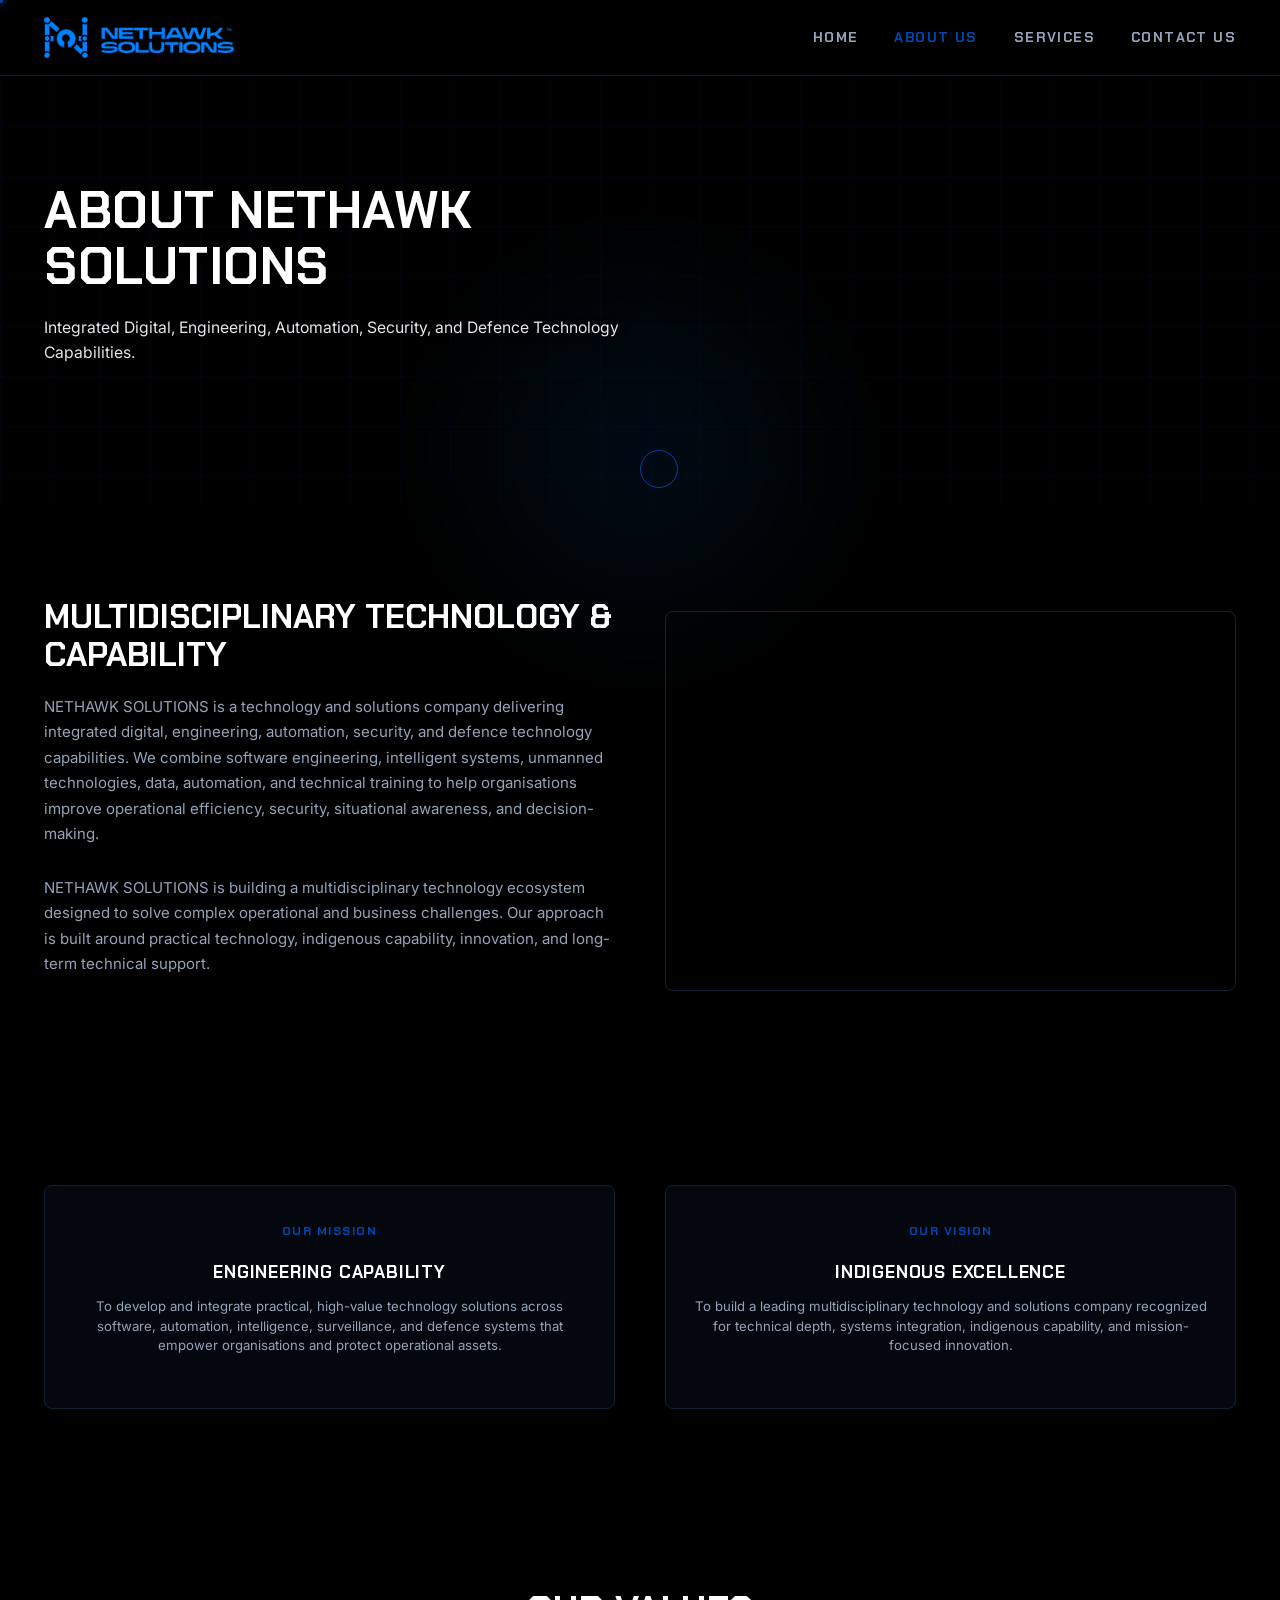
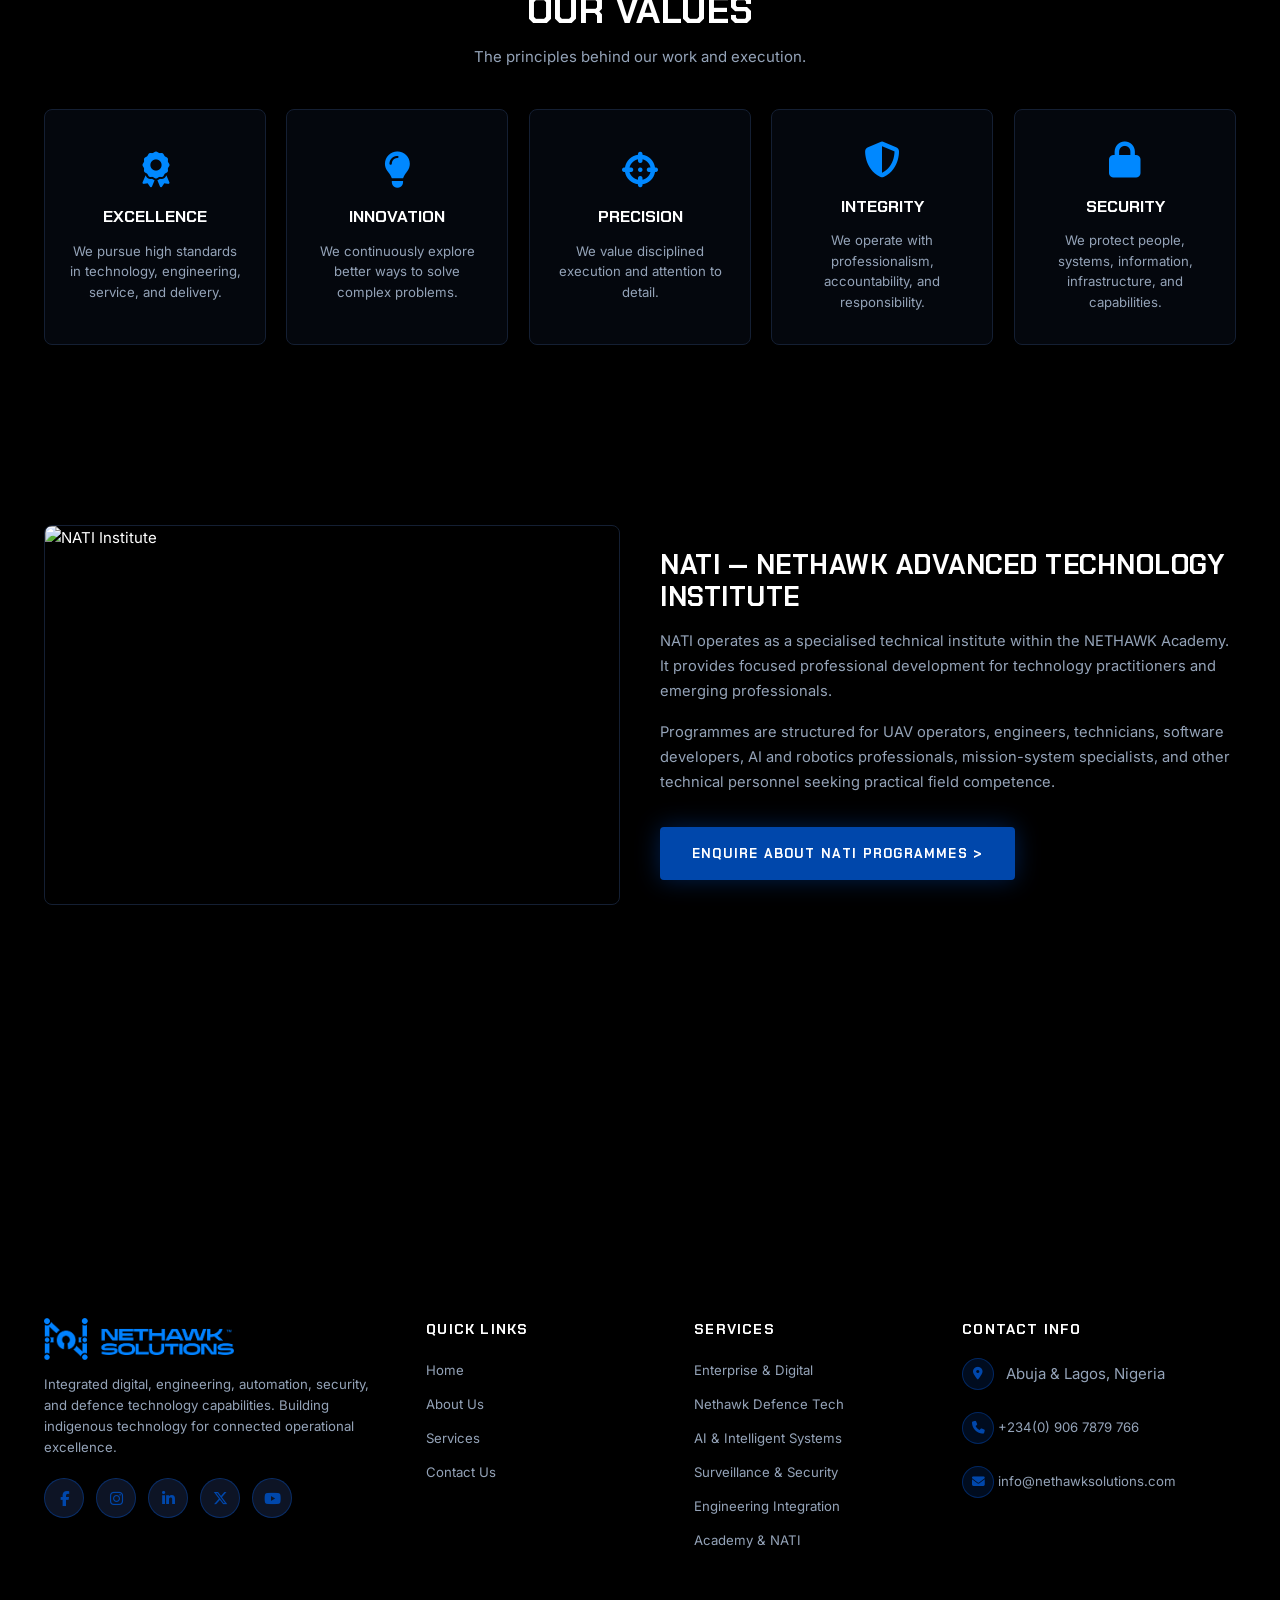
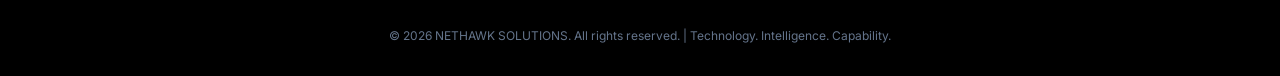
==== commit e289e9fd: "Replace plain text social handles and emojis with official FontAwesome 6 brand icons, glowing circul" ====
--- a/about.html
+++ b/about.html
@@ -205,10 +205,11 @@
                         Integrated digital, engineering, automation, security, and defence technology capabilities. Building indigenous technology for connected operational excellence.
                     </p>
                     <div class="footer-social-icons">
-                        <a href="#" aria-label="Facebook">FB</a>
-                        <a href="#" aria-label="Instagram">IG</a>
-                        <a href="#" aria-label="LinkedIn">IN</a>
-                        <a href="#" aria-label="X Twitter">X</a>
+                        <a href="https://facebook.com/nethawksolutions" target="_blank" rel="noopener" aria-label="Facebook" data-cursor="FOLLOW"><i class="fa-brands fa-facebook-f"></i></a>
+                        <a href="https://instagram.com/nethawksolutions" target="_blank" rel="noopener" aria-label="Instagram" data-cursor="FOLLOW"><i class="fa-brands fa-instagram"></i></a>
+                        <a href="https://linkedin.com/company/nethawksolutions" target="_blank" rel="noopener" aria-label="LinkedIn" data-cursor="FOLLOW"><i class="fa-brands fa-linkedin-in"></i></a>
+                        <a href="https://x.com/nethawksolutions" target="_blank" rel="noopener" aria-label="X (Twitter)" data-cursor="FOLLOW"><i class="fa-brands fa-x-twitter"></i></a>
+                        <a href="https://youtube.com/@nethawksolutions" target="_blank" rel="noopener" aria-label="YouTube" data-cursor="WATCH"><i class="fa-brands fa-youtube"></i></a>
                     </div>
                 </div>
 
@@ -236,10 +237,10 @@
 
                 <div>
                     <h4 class="footer-col-title">CONTACT INFO</h4>
-                    <ul class="footer-links-list">
-                        <li><span>📍 Abuja & Lagos, Nigeria</span></li>
-                        <li><a href="tel:+2349067879766">📞 +234(0) 906 7879 766</a></li>
-                        <li><a href="mailto:info@nethawksolutions.com">✉️ info@nethawksolutions.com</a></li>
+                    <ul class="footer-links-list footer-contact-info-list">
+                        <li><i class="fa-solid fa-location-dot contact-icon"></i> <span>Abuja & Lagos, Nigeria</span></li>
+                        <li><a href="tel:+2349067879766"><i class="fa-solid fa-phone contact-icon"></i> <span>+234(0) 906 7879 766</span></a></li>
+                        <li><a href="mailto:info@nethawksolutions.com"><i class="fa-solid fa-envelope contact-icon"></i> <span>info@nethawksolutions.com</span></a></li>
                     </ul>
                 </div>
             </div>
@@ -281,6 +282,10 @@
         });
     </script>
     <script src="assets/js/main.js"></script>
+    <!-- GSAP 3, ScrollTrigger & Lenis Smooth Scroll -->
+    <script src="https://cdnjs.cloudflare.com/ajax/libs/gsap/3.12.5/gsap.min.js"></script>
+    <script src="https://cdnjs.cloudflare.com/ajax/libs/gsap/3.12.5/ScrollTrigger.min.js"></script>
+    <script src="https://cdn.jsdelivr.net/npm/@studio-freight/lenis@1.0.42/dist/lenis.min.js"></script>
     <script src="assets/js/trionn_effects.js"></script>
 </body>
 </html>
--- a/assets/css/style.css
+++ b/assets/css/style.css
@@ -1551,24 +1551,54 @@
 }
 
 .footer-social-icons a {
-  width: 36px;
-  height: 36px;
+  width: 40px;
+  height: 40px;
   border-radius: 50%;
-  background: var(--color-dark-card);
-  border: 1px solid var(--color-dark-border);
-  display: flex;
+  background: rgba(15, 23, 42, 0.9);
+  border: 1px solid rgba(0, 102, 255, 0.3);
+  display: inline-flex;
   align-items: center;
   justify-content: center;
-  color: var(--color-text-white);
-  font-size: 0.8rem;
-  font-weight: 700;
-  font-family: var(--font-heading);
-  transition: var(--transition);
+  color: var(--color-blue-primary, #0066ff);
+  font-size: 1rem;
+  transition: all 0.3s ease;
+  box-shadow: 0 4px 12px rgba(0, 0, 0, 0.4);
 }
 
 .footer-social-icons a:hover {
-  background: var(--color-blue-primary);
-  border-color: var(--color-blue-primary);
+  background: var(--color-blue-primary, #0066ff);
+  border-color: #00ccff;
+  color: #ffffff;
+  transform: translateY(-3px) scale(1.08);
+  box-shadow: 0 0 18px rgba(0, 102, 255, 0.6);
+}
+
+.footer-contact-info-list li {
+  display: flex;
+  align-items: center;
+  gap: 12px;
+  margin-bottom: 12px;
+}
+
+.footer-contact-info-list .contact-icon {
+  width: 32px;
+  height: 32px;
+  border-radius: 50%;
+  background: rgba(0, 102, 255, 0.12);
+  border: 1px solid rgba(0, 102, 255, 0.3);
+  display: inline-flex;
+  align-items: center;
+  justify-content: center;
+  color: var(--color-blue-primary, #0066ff);
+  font-size: 0.85rem;
+  flex-shrink: 0;
+  transition: all 0.3s ease;
+}
+
+.footer-contact-info-list li:hover .contact-icon {
+  background: var(--color-blue-primary, #0066ff);
+  color: #ffffff;
+  box-shadow: 0 0 10px rgba(0, 102, 255, 0.5);
 }
 
 .footer-col-title {
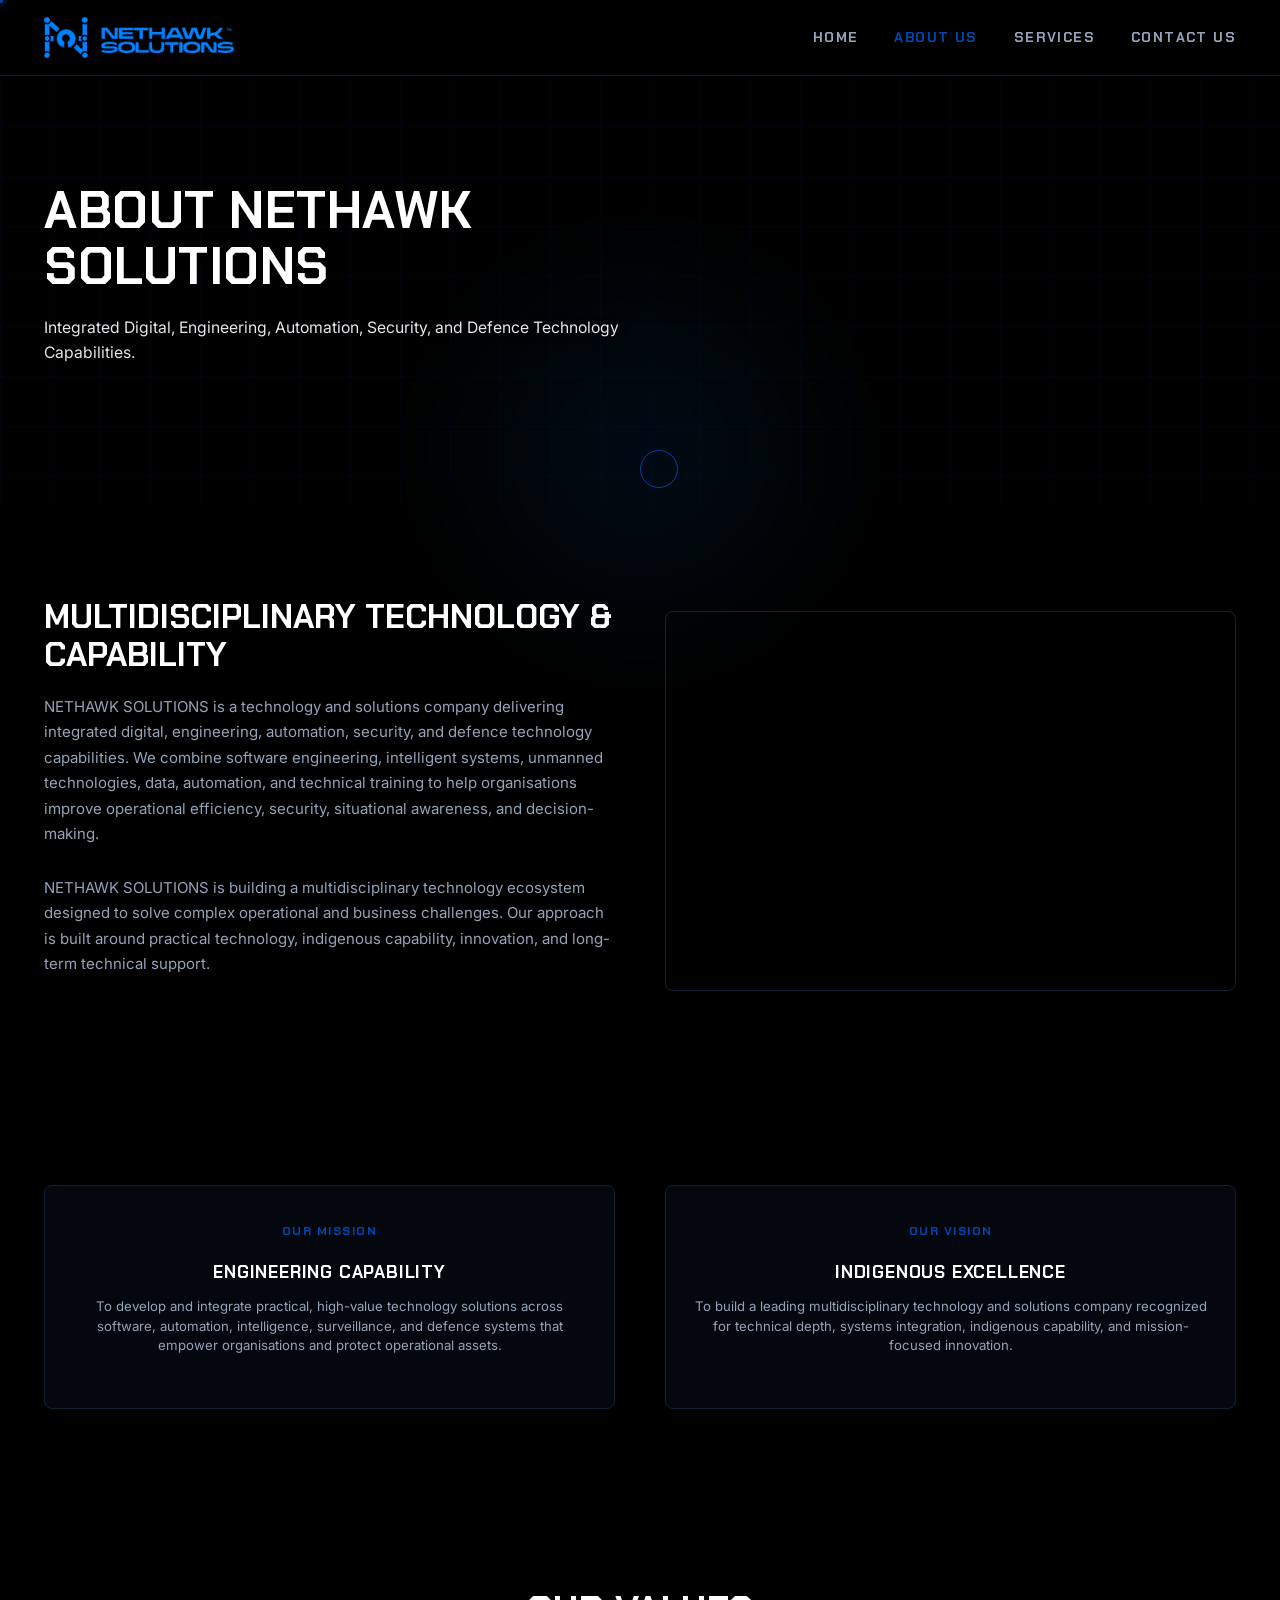
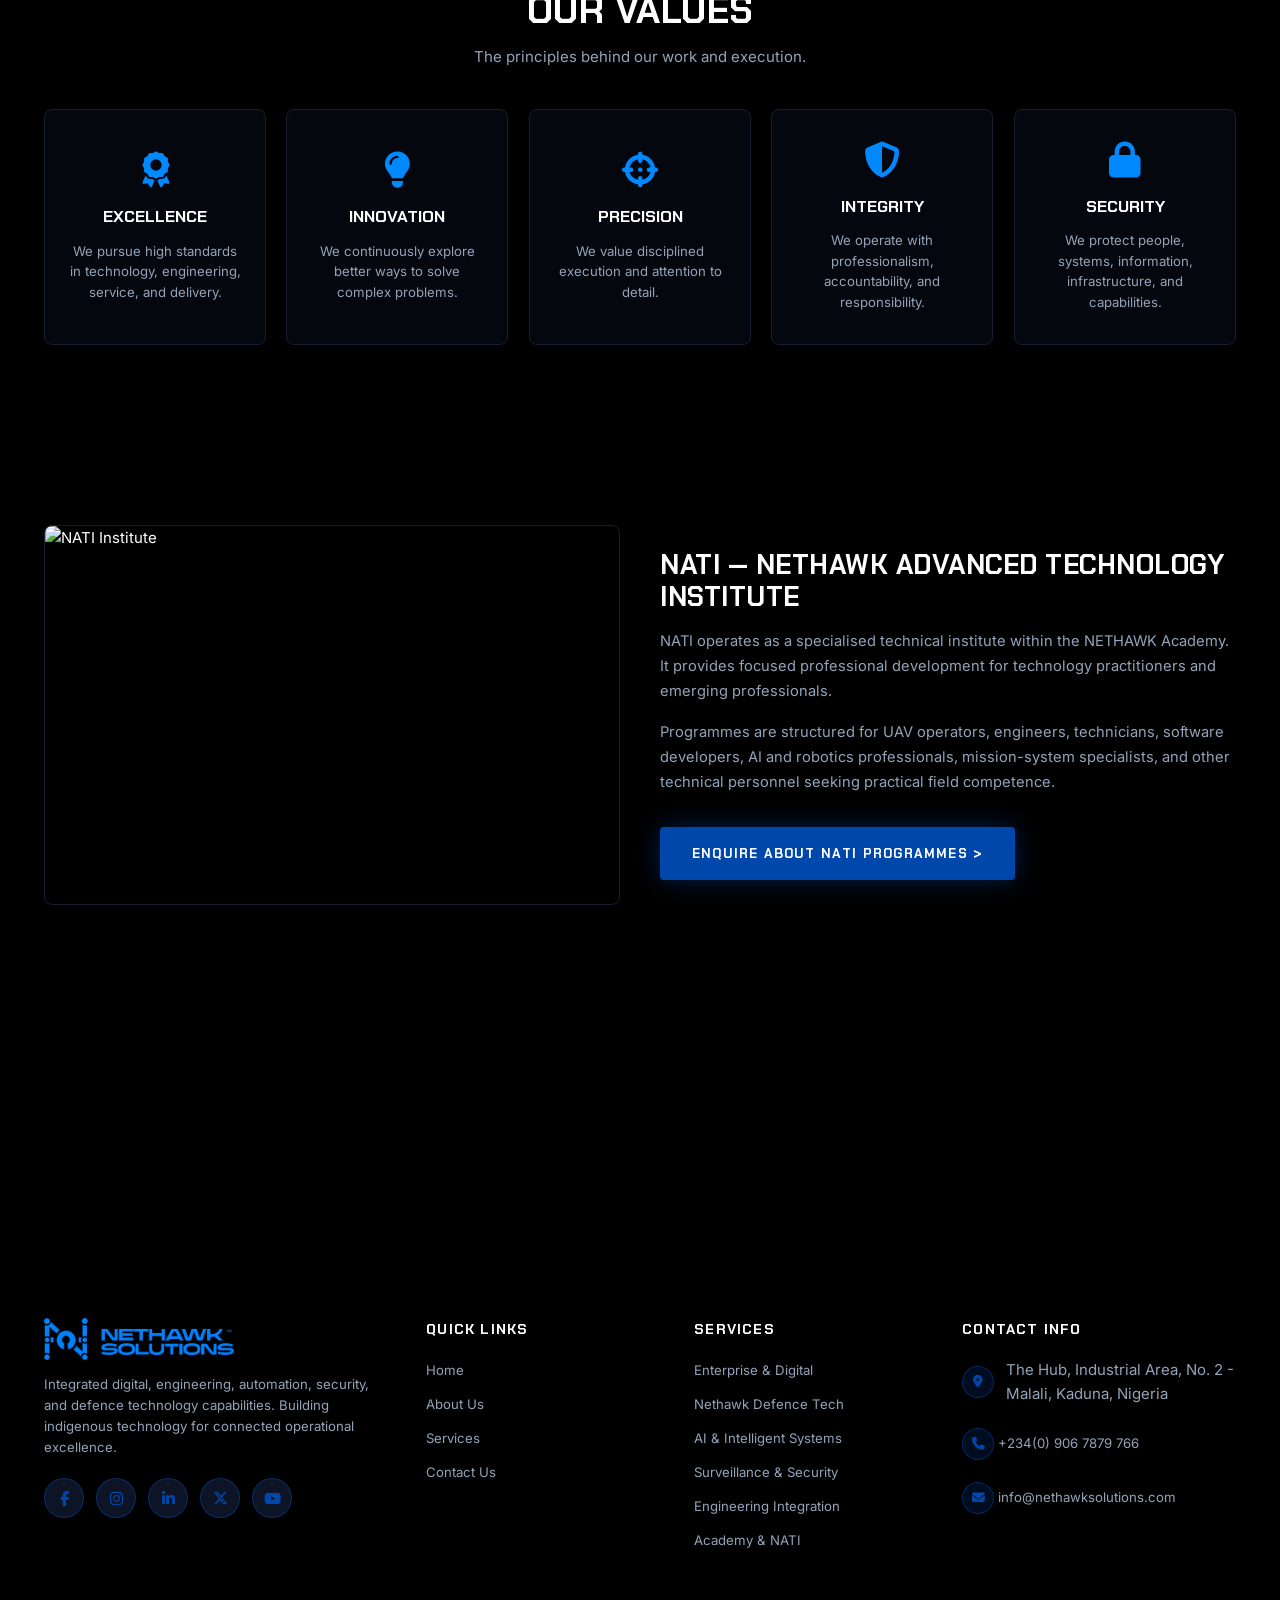
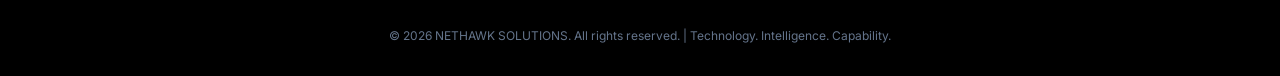
==== commit 5d1dce6d: "Update official Nethawk Solutions office address to The Hub, Industrial Area, No. 2 - Malali, Kaduna" ====
--- a/about.html
+++ b/about.html
@@ -238,7 +238,7 @@
                 <div>
                     <h4 class="footer-col-title">CONTACT INFO</h4>
                     <ul class="footer-links-list footer-contact-info-list">
-                        <li><i class="fa-solid fa-location-dot contact-icon"></i> <span>Abuja & Lagos, Nigeria</span></li>
+                        <li><i class="fa-solid fa-location-dot contact-icon"></i> <span>The Hub, Industrial Area, No. 2 - Malali, Kaduna, Nigeria</span></li>
                         <li><a href="tel:+2349067879766"><i class="fa-solid fa-phone contact-icon"></i> <span>+234(0) 906 7879 766</span></a></li>
                         <li><a href="mailto:info@nethawksolutions.com"><i class="fa-solid fa-envelope contact-icon"></i> <span>info@nethawksolutions.com</span></a></li>
                     </ul>
